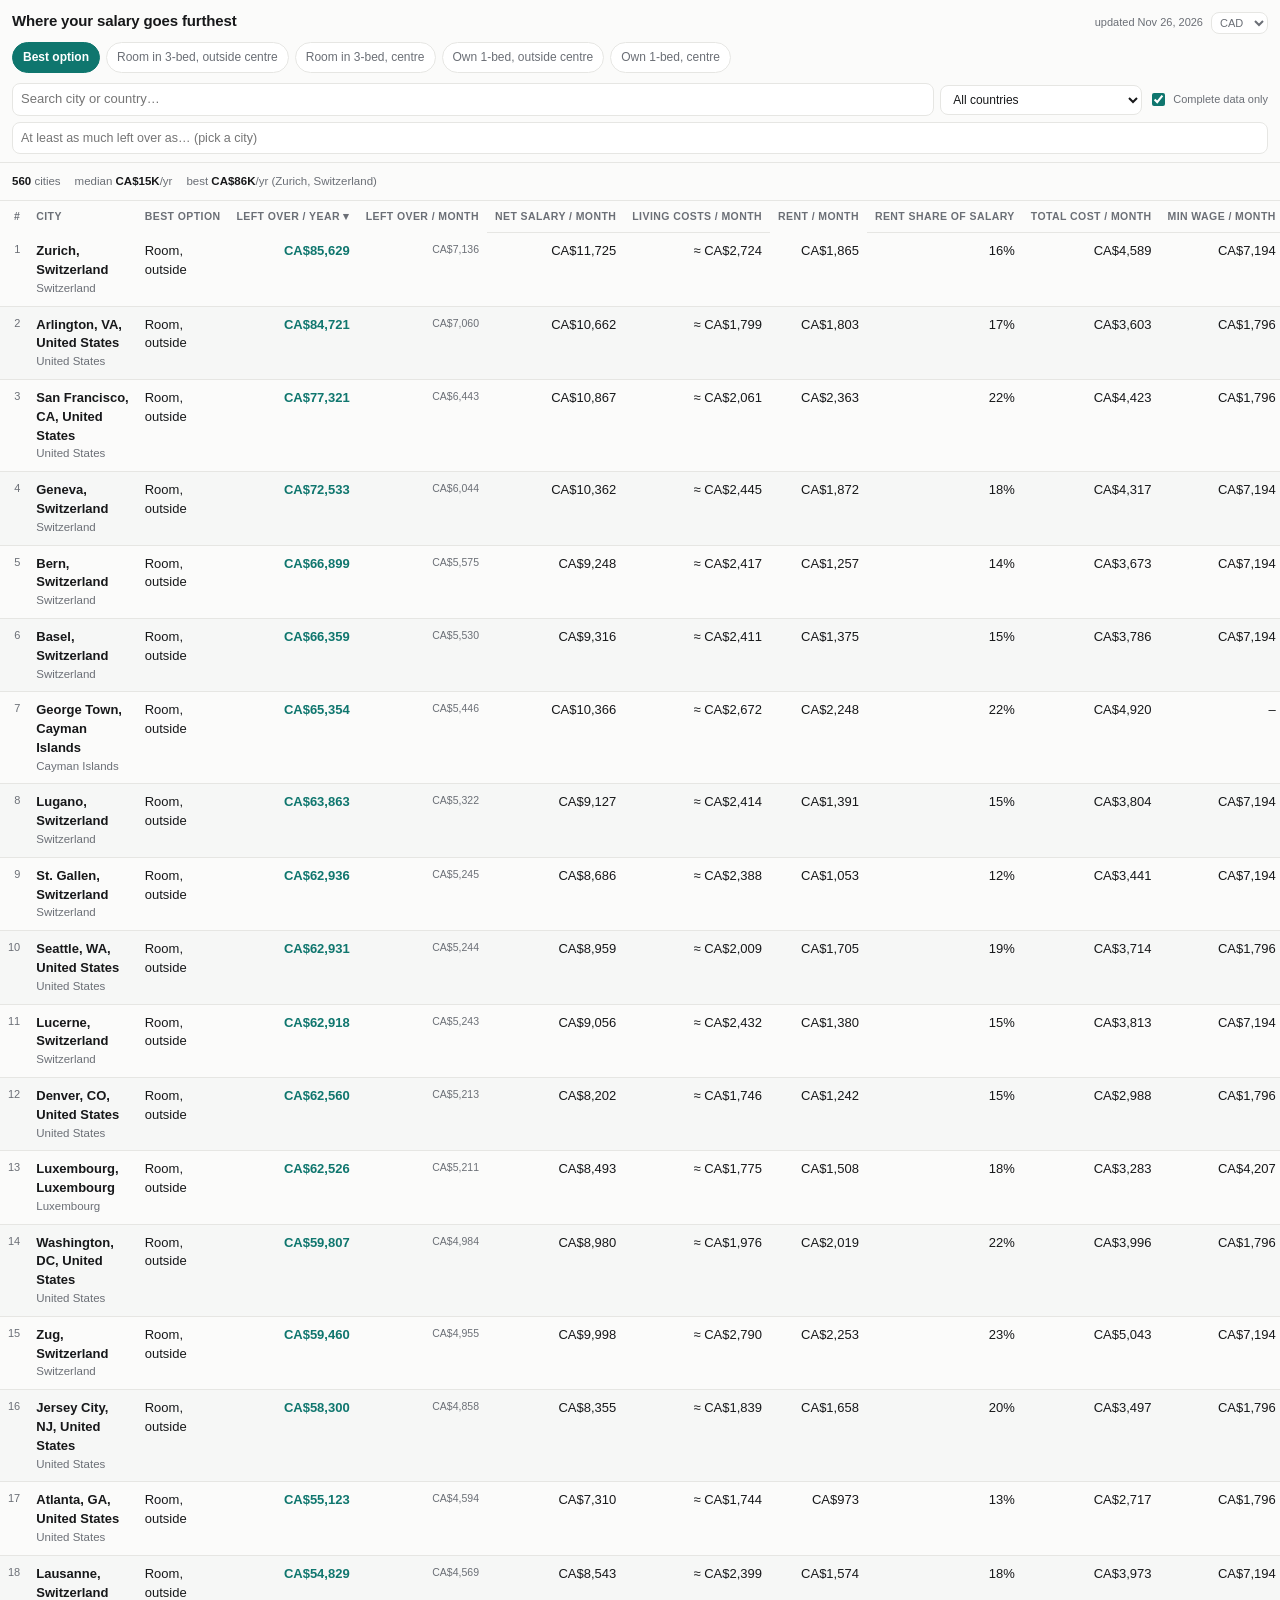
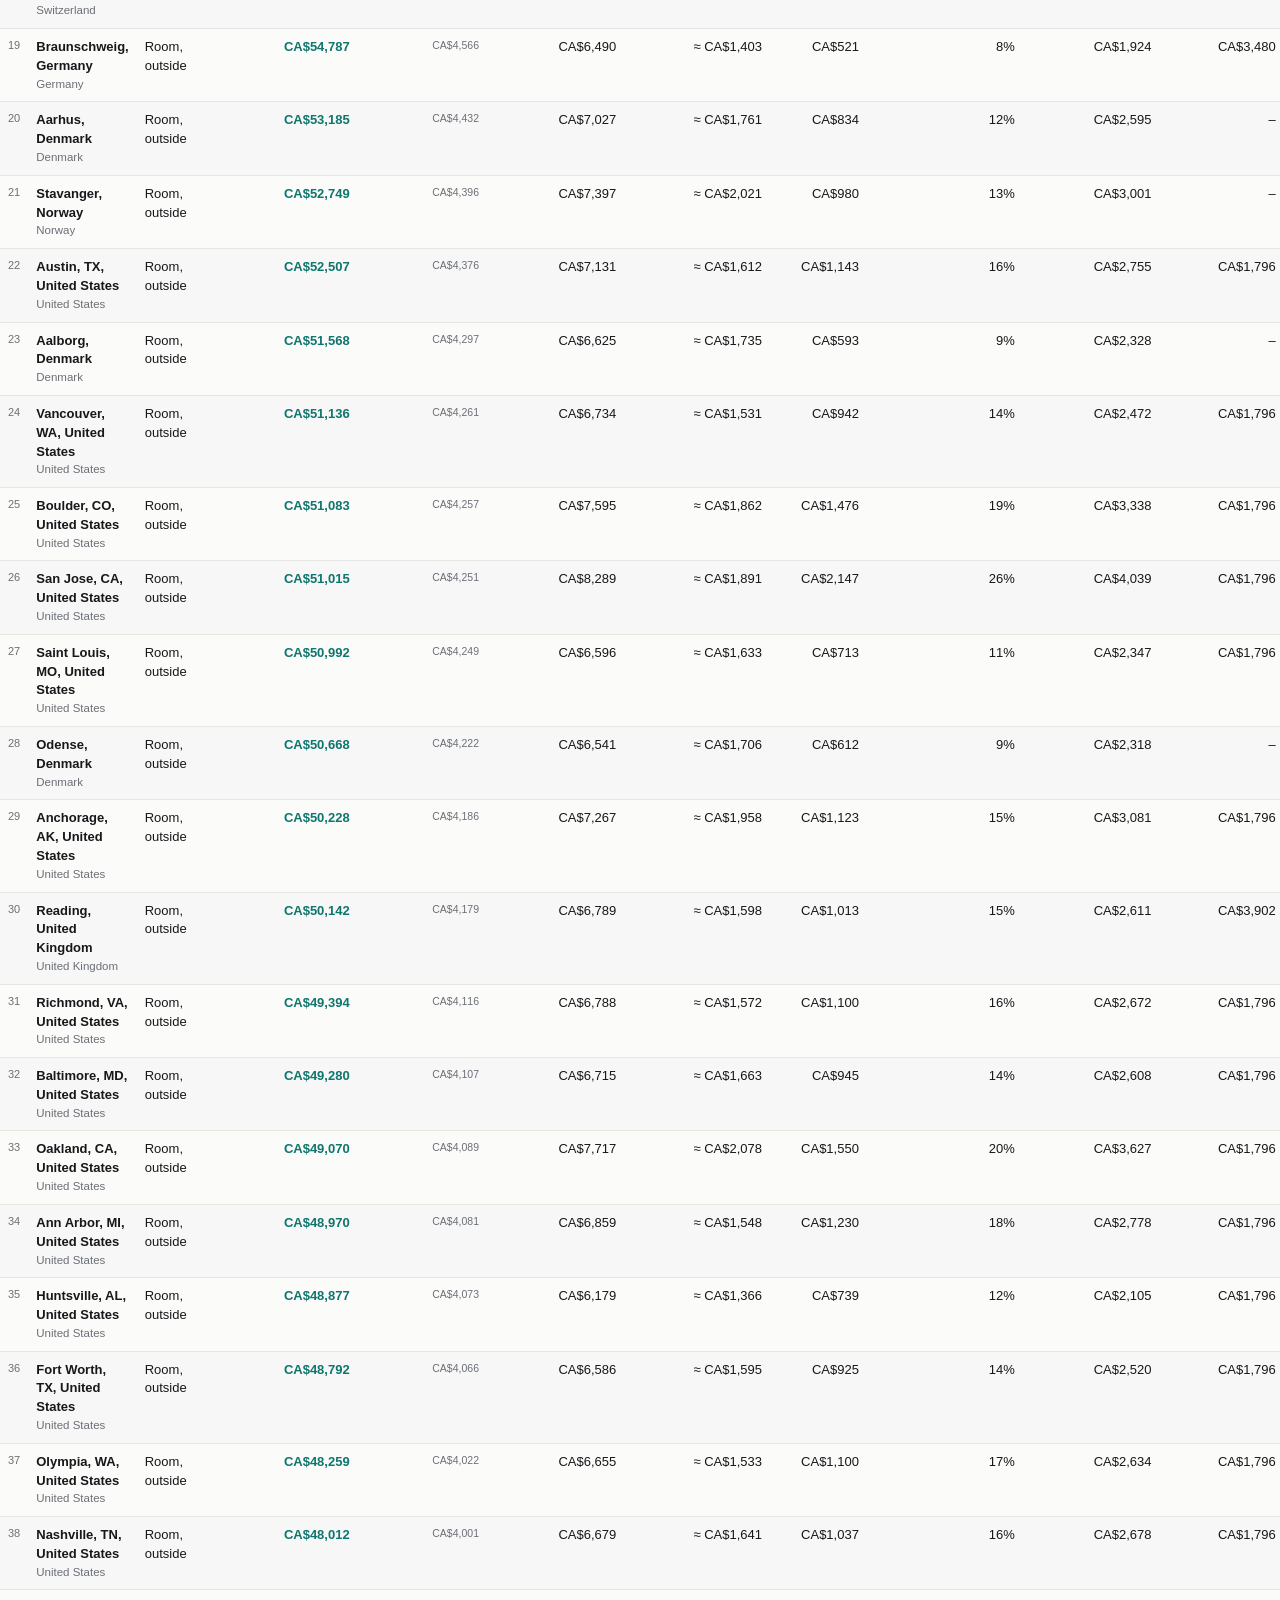
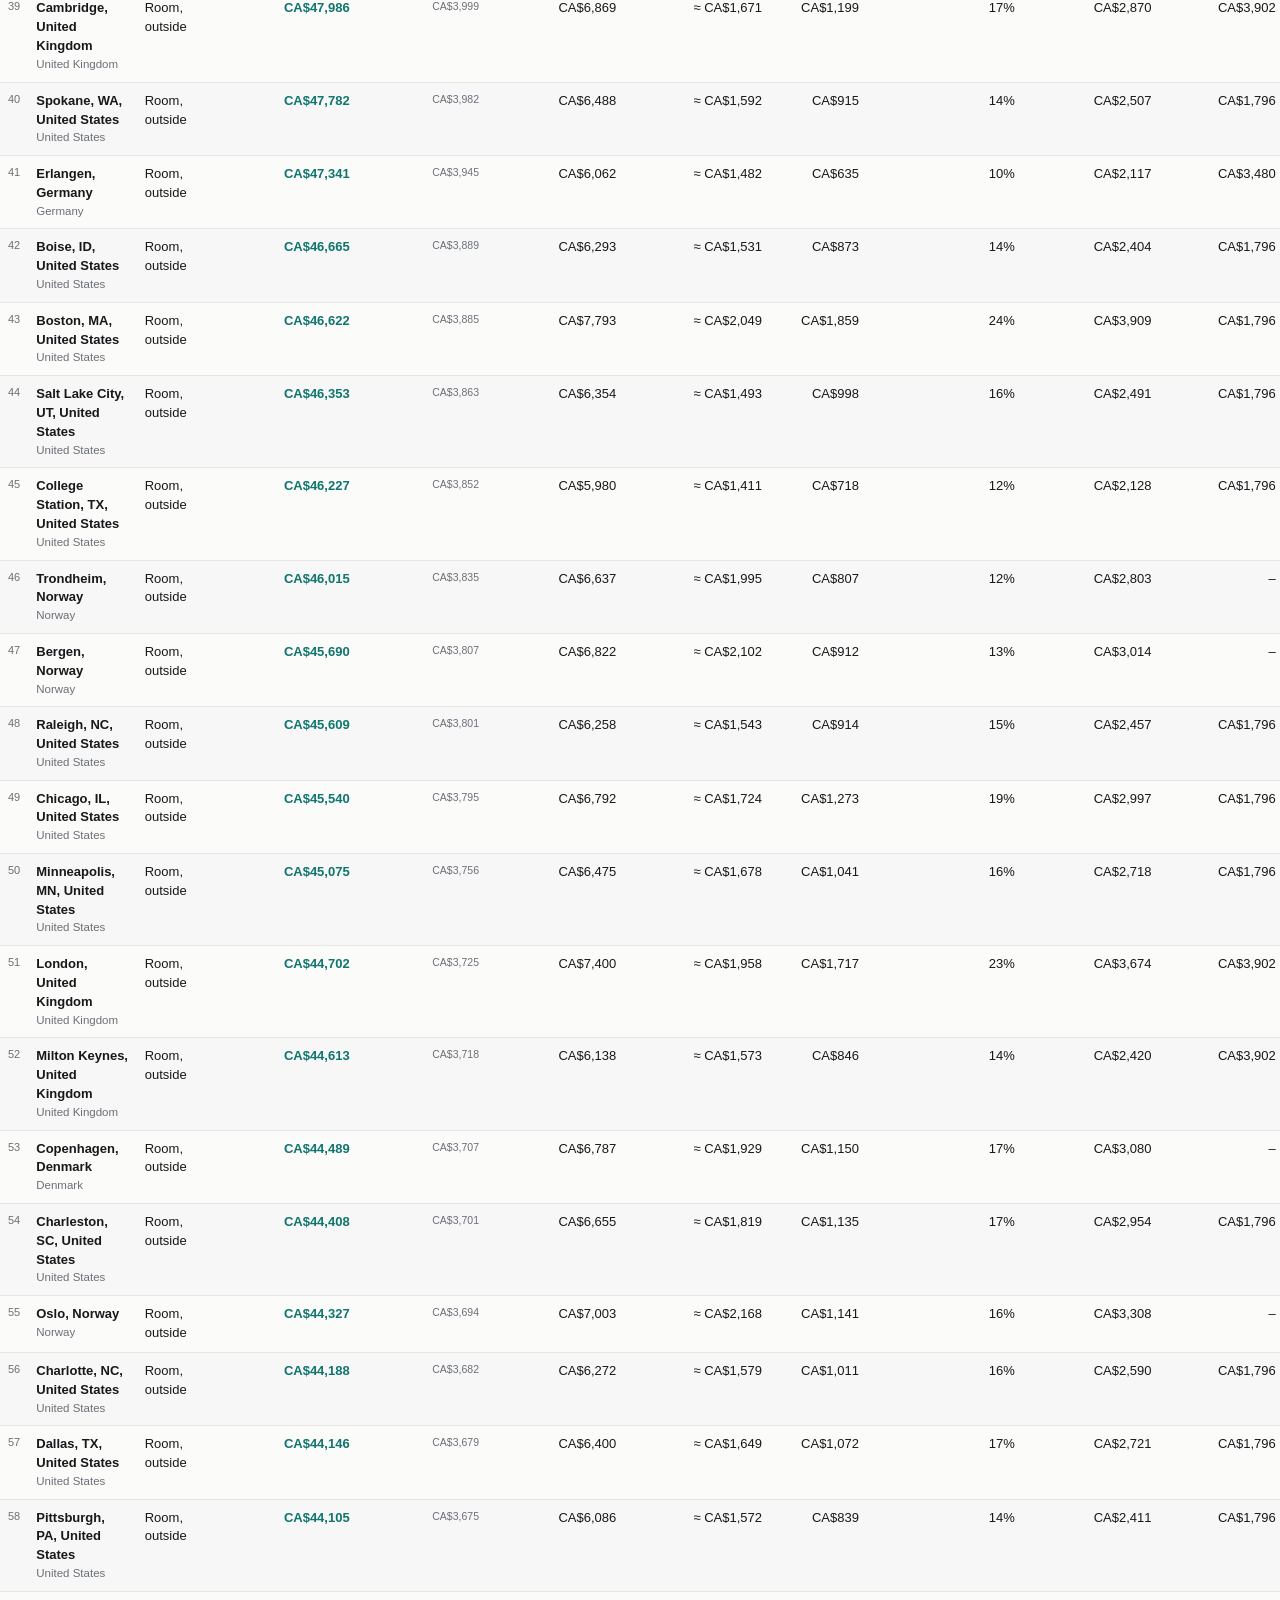
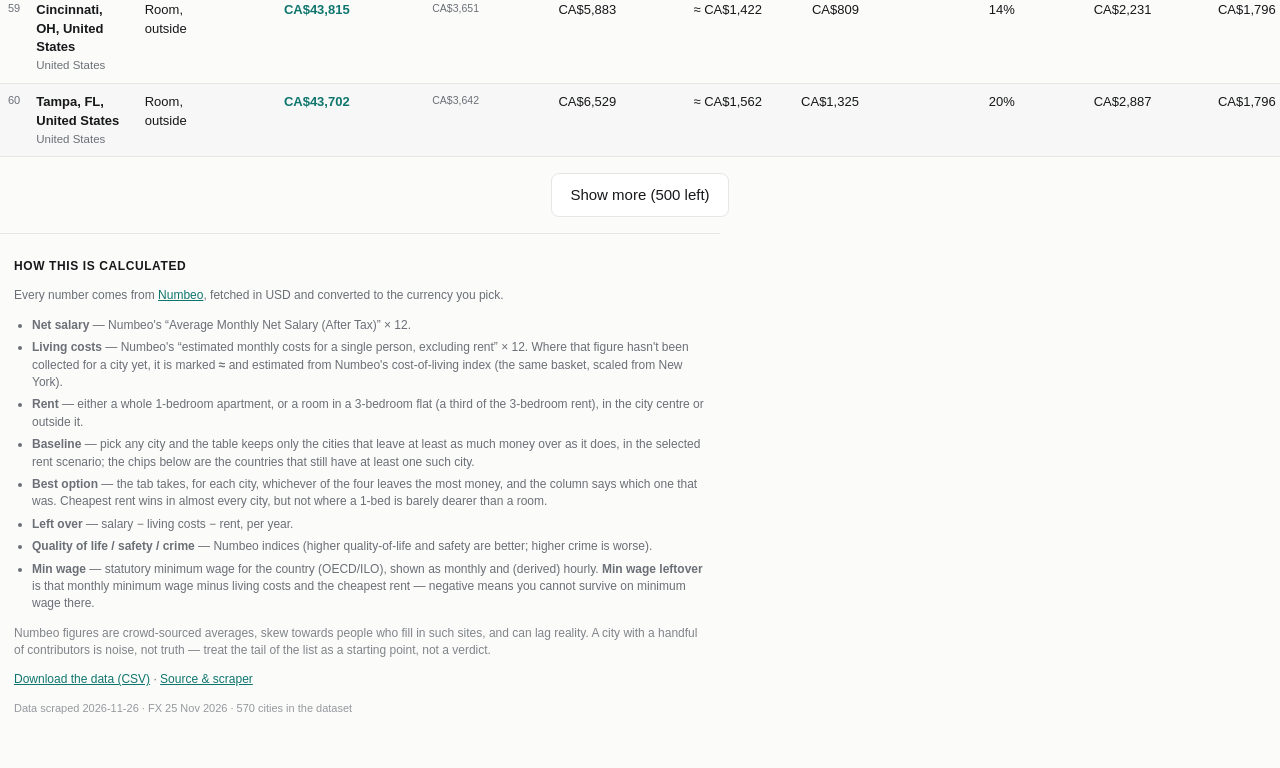
==== site/index.html @ 678745a7 "feat: add quality of life, safety, crime columns" ====
<!doctype html>
<html lang="en">
<head>
<meta charset="utf-8">
<meta name="viewport" content="width=device-width, initial-scale=1, viewport-fit=cover">
<title>Where your salary goes furthest — city discretionary income ranking</title>
<meta name="description" content="Cities ranked by how much money is left over each year after tax, living costs and rent. Data from Numbeo, rebuilt automatically.">
<link rel="stylesheet" href="style.css">
<link rel="icon" href="data:image/svg+xml,<svg xmlns='http://www.w3.org/2000/svg' viewBox='0 0 100 100'><text y='.9em' font-size='90'>💰</text></svg>">
</head>
<body class="best-mode">
<header class="bar">
  <div class="bar-top">
    <h1>Where your salary goes furthest</h1>
    <div class="meta">
      <span id="updated">loading…</span>
      <select id="currency" aria-label="Currency"></select>
    </div>
  </div>

  <div class="scenarios" role="tablist" aria-label="Rent scenario">
    <button role="tab" data-scenario="best">Best option</button>
    <button role="tab" data-scenario="room3brOutside">Room in 3-bed, outside centre</button>
    <button role="tab" data-scenario="room3brCentre">Room in 3-bed, centre</button>
    <button role="tab" data-scenario="own1brOutside">Own 1-bed, outside centre</button>
    <button role="tab" data-scenario="own1brCentre">Own 1-bed, centre</button>
  </div>

  <div class="filters">
    <input id="search" type="search" placeholder="Search city or country…" autocomplete="off" spellcheck="false">
    <select id="country" aria-label="Country"><option value="">All countries</option></select>
    <label class="toggle"><input id="complete" type="checkbox" checked> Complete data only</label>
  </div>

  <div class="filters baseline-row">
    <input id="baseline" list="baseline-list" placeholder="At least as much left over as… (pick a city)" autocomplete="off" spellcheck="false" aria-label="Baseline city">
    <datalist id="baseline-list"></datalist>
    <button type="button" id="baseline-clear" hidden>Clear baseline</button>
  </div>
</header>

<main>
  <section id="summary" class="summary"></section>
  <section id="baseline-panel" class="baseline-panel" hidden></section>
  <section id="baseline-notice" class="baseline-panel" aria-live="polite" hidden></section>

  <div class="tablewrap">
    <table id="table">
      <thead>
        <tr>
          <th class="num">#</th>
          <th data-sort="city">City</th>
          <th class="only-best" data-sort="best">Best option</th>
          <th class="num" data-sort="disc">Left over / year</th>
          <th class="num" data-sort="disc_m">Left over / month</th>
          <th class="num hide-sm" data-sort="salary">Net salary / month</th>
          <th class="num hide-sm" data-sort="expenses">Living costs / month</th>
          <th class="num" data-sort="rent">Rent / month</th>
          <th class="num hide-sm" data-sort="share">Rent share of salary</th>
          <th class="num hide-sm" data-sort="totalMonthlyCost">Total cost / month</th>
          <th class="num hide-sm" data-sort="minWageMonthlyUsd">Min wage / month</th>
          <th class="num hide-sm" data-sort="minWageLeftoverMonthly">Min wage leftover / month</th>
          <th class="num hide-sm" data-sort="qualityOfLifeIndex">Quality of life index</th>
          <th class="num hide-sm" data-sort="safetyIndex">Safety index</th>
          <th class="num hide-sm" data-sort="crimeIndex">Crime index</th>
        </tr>
      </thead>
      <tbody id="rows"></tbody>
    </table>
  </div>

  <div class="more">
    <button id="loadmore" hidden>Show more</button>
    <p id="empty" hidden>No cities match. Loosen the filters.</p>
  </div>

  <footer>
    <h2>How this is calculated</h2>
    <p>
      Every number comes from <a href="https://www.numbeo.com/cost-of-living/" rel="nofollow noopener">Numbeo</a>,
      fetched in USD and converted to the currency you pick.
    </p>
    <ul>
      <li><b>Net salary</b> — Numbeo's “Average Monthly Net Salary (After Tax)” × 12.</li>
      <li><b>Living costs</b> — Numbeo's “estimated monthly costs for a single person, excluding rent” × 12. Where that figure hasn't been collected for a city yet, it is marked <b>≈</b> and estimated from Numbeo's cost-of-living index (the same basket, scaled from New York).</li>
      <li><b>Rent</b> — either a whole 1-bedroom apartment, or a room in a 3-bedroom flat (a third of the 3-bedroom rent), in the city centre or outside it.</li>
      <li><b>Baseline</b> — pick any city and the table keeps only the cities that leave at least as much money over as it does, in the selected rent scenario; the chips below are the countries that still have at least one such city.</li>
      <li><b>Best option</b> — the tab takes, for each city, whichever of the four leaves the most money, and the column says which one that was. Cheapest rent wins in almost every city, but not where a 1-bed is barely dearer than a room.</li>
      <li><b>Left over</b> — salary − living costs − rent, per year.</li>
      <li><b>Quality of life / safety / crime</b> — Numbeo indices (higher quality-of-life and safety are better; higher crime is worse).</li>
      <li><b>Min wage</b> — statutory minimum wage for the country (OECD/ILO), shown as monthly and (derived) hourly. <b>Min wage leftover</b> is that monthly minimum wage minus living costs and the cheapest rent — negative means you cannot survive on minimum wage there.</li>
    </ul>
    <p class="caveat">
      Numbeo figures are crowd-sourced averages, skew towards people who fill in such sites, and can lag reality.
      A city with a handful of contributors is noise, not truth — treat the tail of the list as a starting point,
      not a verdict.
    </p>
    <p class="links">
      <a href="data.csv" download>Download the data (CSV)</a> ·
      <a href="https://github.com/ons96/numbeo-discretionary-income">Source &amp; scraper</a>
    </p>
    <p class="stamp" id="stamp"></p>
  </footer>
</main>

<script src="app.js"></script>
</body>
</html>
---- site/style.css ----
:root {
  color-scheme: light dark;
  --bg: #fbfbfa;
  --panel: #ffffff;
  --ink: #17181a;
  --muted: #6b6f76;
  --line: #e6e6e3;
  --accent: #0f766e;
  --accent-ink: #ffffff;
  --good: #0f766e;
  --bad: #b42318;
  --row: #f6f7f6;
}

@media (prefers-color-scheme: dark) {
  :root {
    --bg: #14161a;
    --panel: #1b1e23;
    --ink: #eceef1;
    --muted: #9aa0a8;
    --line: #2a2f36;
    --accent: #34d399;
    --accent-ink: #06231c;
    --good: #34d399;
    --bad: #f87171;
    --row: #20242a;
  }
}

* { box-sizing: border-box; }

html { -webkit-text-size-adjust: 100%; }

body {
  margin: 0;
  background: var(--bg);
  color: var(--ink);
  font: 15px/1.45 -apple-system, BlinkMacSystemFont, "Segoe UI", Roboto, "Helvetica Neue", Arial, sans-serif;
  font-variant-numeric: tabular-nums;
}

a { color: var(--accent); }

/* ---------- header ---------- */

.bar {
  position: sticky;
  top: 0;
  z-index: 10;
  background: color-mix(in srgb, var(--bg) 88%, transparent);
  backdrop-filter: blur(12px);
  border-bottom: 1px solid var(--line);
  padding: 10px 12px 8px;
  padding-top: max(10px, env(safe-area-inset-top));
}

.bar-top {
  display: flex;
  align-items: baseline;
  justify-content: space-between;
  gap: 10px;
  flex-wrap: wrap;
}

h1 {
  font-size: 15px;
  font-weight: 650;
  margin: 0;
  letter-spacing: -0.01em;
}

.meta {
  display: flex;
  align-items: center;
  gap: 8px;
  font-size: 11px;
  color: var(--muted);
}

select, input, button {
  font: inherit;
  color: inherit;
  background: var(--panel);
  border: 1px solid var(--line);
  border-radius: 8px;
  padding: 6px 8px;
}

.meta select { font-size: 11px; padding: 3px 4px; }

.scenarios {
  display: flex;
  gap: 6px;
  overflow-x: auto;
  padding: 8px 0 2px;
  scrollbar-width: none;
}
.scenarios::-webkit-scrollbar { display: none; }

.scenarios button {
  white-space: nowrap;
  font-size: 12px;
  padding: 6px 10px;
  border-radius: 999px;
  color: var(--muted);
  cursor: pointer;
}

.scenarios button[aria-selected="true"] {
  background: var(--accent);
  border-color: var(--accent);
  color: var(--accent-ink);
  font-weight: 600;
}

.filters {
  display: flex;
  gap: 6px;
  padding-top: 8px;
  align-items: center;
  flex-wrap: wrap;
}

.filters input[type="search"] { flex: 1 1 130px; min-width: 110px; font-size: 13px; }
.filters select { font-size: 12px; max-width: 40%; }

.toggle {
  display: inline-flex;
  align-items: center;
  gap: 5px;
  font-size: 11px;
  color: var(--muted);
  white-space: nowrap;
}
.toggle input { accent-color: var(--accent); }

/* ---------- baseline ---------- */

.baseline-row { padding-top: 6px; }
.baseline-row input { flex: 1 1 200px; font-size: 12.5px; }
#baseline-clear { font-size: 11px; padding: 5px 9px; color: var(--muted); cursor: pointer; }

.baseline-panel {
  border-bottom: 1px solid var(--line);
  padding: 8px 12px 10px;
  font-size: 11.5px;
  color: var(--muted);
}
.baseline-panel p { margin: 0 0 6px; }
.baseline-panel b { color: var(--ink); font-weight: 600; }

.chips { display: flex; flex-wrap: wrap; gap: 5px; max-height: 116px; overflow-y: auto; }
.chips button {
  font-size: 11px;
  padding: 2px 8px;
  border-radius: 999px;
  background: var(--panel);
  border: 1px solid var(--line);
  color: var(--ink);
  cursor: pointer;
}
.chips button[aria-pressed="true"] {
  background: var(--accent);
  border-color: var(--accent);
  color: var(--accent-ink);
  font-weight: 600;
}

/* ---------- summary ---------- */

.summary {
  display: flex;
  gap: 14px;
  padding: 10px 12px;
  font-size: 11.5px;
  color: var(--muted);
  border-bottom: 1px solid var(--line);
  flex-wrap: wrap;
}
.summary b { color: var(--ink); font-weight: 600; }

/* ---------- table ---------- */

.tablewrap { overflow-x: auto; }

table {
  width: 100%;
  border-collapse: collapse;
  font-size: 13px;
}

thead th {
  position: sticky;
  top: 0;
  background: var(--bg);
  font-size: 10.5px;
  text-transform: uppercase;
  letter-spacing: 0.04em;
  color: var(--muted);
  font-weight: 600;
  text-align: left;
  padding: 8px 8px;
  border-bottom: 1px solid var(--line);
  white-space: nowrap;
  cursor: pointer;
  user-select: none;
}

thead th[aria-sort="descending"]::after { content: " ▾"; }
thead th[aria-sort="ascending"]::after { content: " ▴"; }

tbody td {
  padding: 9px 8px;
  border-bottom: 1px solid var(--line);
  vertical-align: top;
}

tbody tr:nth-child(even) { background: var(--row); }

td.num, th.num { text-align: right; white-space: nowrap; }

.rank { color: var(--muted); font-size: 11px; }

.city { font-weight: 600; }
.country { color: var(--muted); font-size: 11.5px; display: block; }

.disc { font-weight: 650; color: var(--good); }
.disc.neg { color: var(--bad); }
.hint { color: var(--muted); font-size: 10.5px; display: block; }

.hide-sm { display: none; }

/* the "best option" column only exists in the Best option tab */
.only-best { display: none; }
body.best-mode .only-best { display: table-cell; }

@media (min-width: 620px) {
  .hide-sm { display: table-cell; }
  body { font-size: 15px; }
}

/* ---------- footer ---------- */

.more { padding: 16px 12px; text-align: center; }
.more button { padding: 10px 18px; cursor: pointer; }

footer {
  padding: 8px 14px 40px;
  border-top: 1px solid var(--line);
  color: var(--muted);
  font-size: 12px;
  max-width: 720px;
}

footer h2 {
  font-size: 12px;
  text-transform: uppercase;
  letter-spacing: 0.05em;
  color: var(--ink);
  margin: 16px 0 8px;
}

footer ul { padding-left: 18px; margin: 8px 0; }
footer li { margin: 5px 0; }
.caveat { opacity: 0.85; }
.stamp { font-size: 11px; opacity: 0.7; }
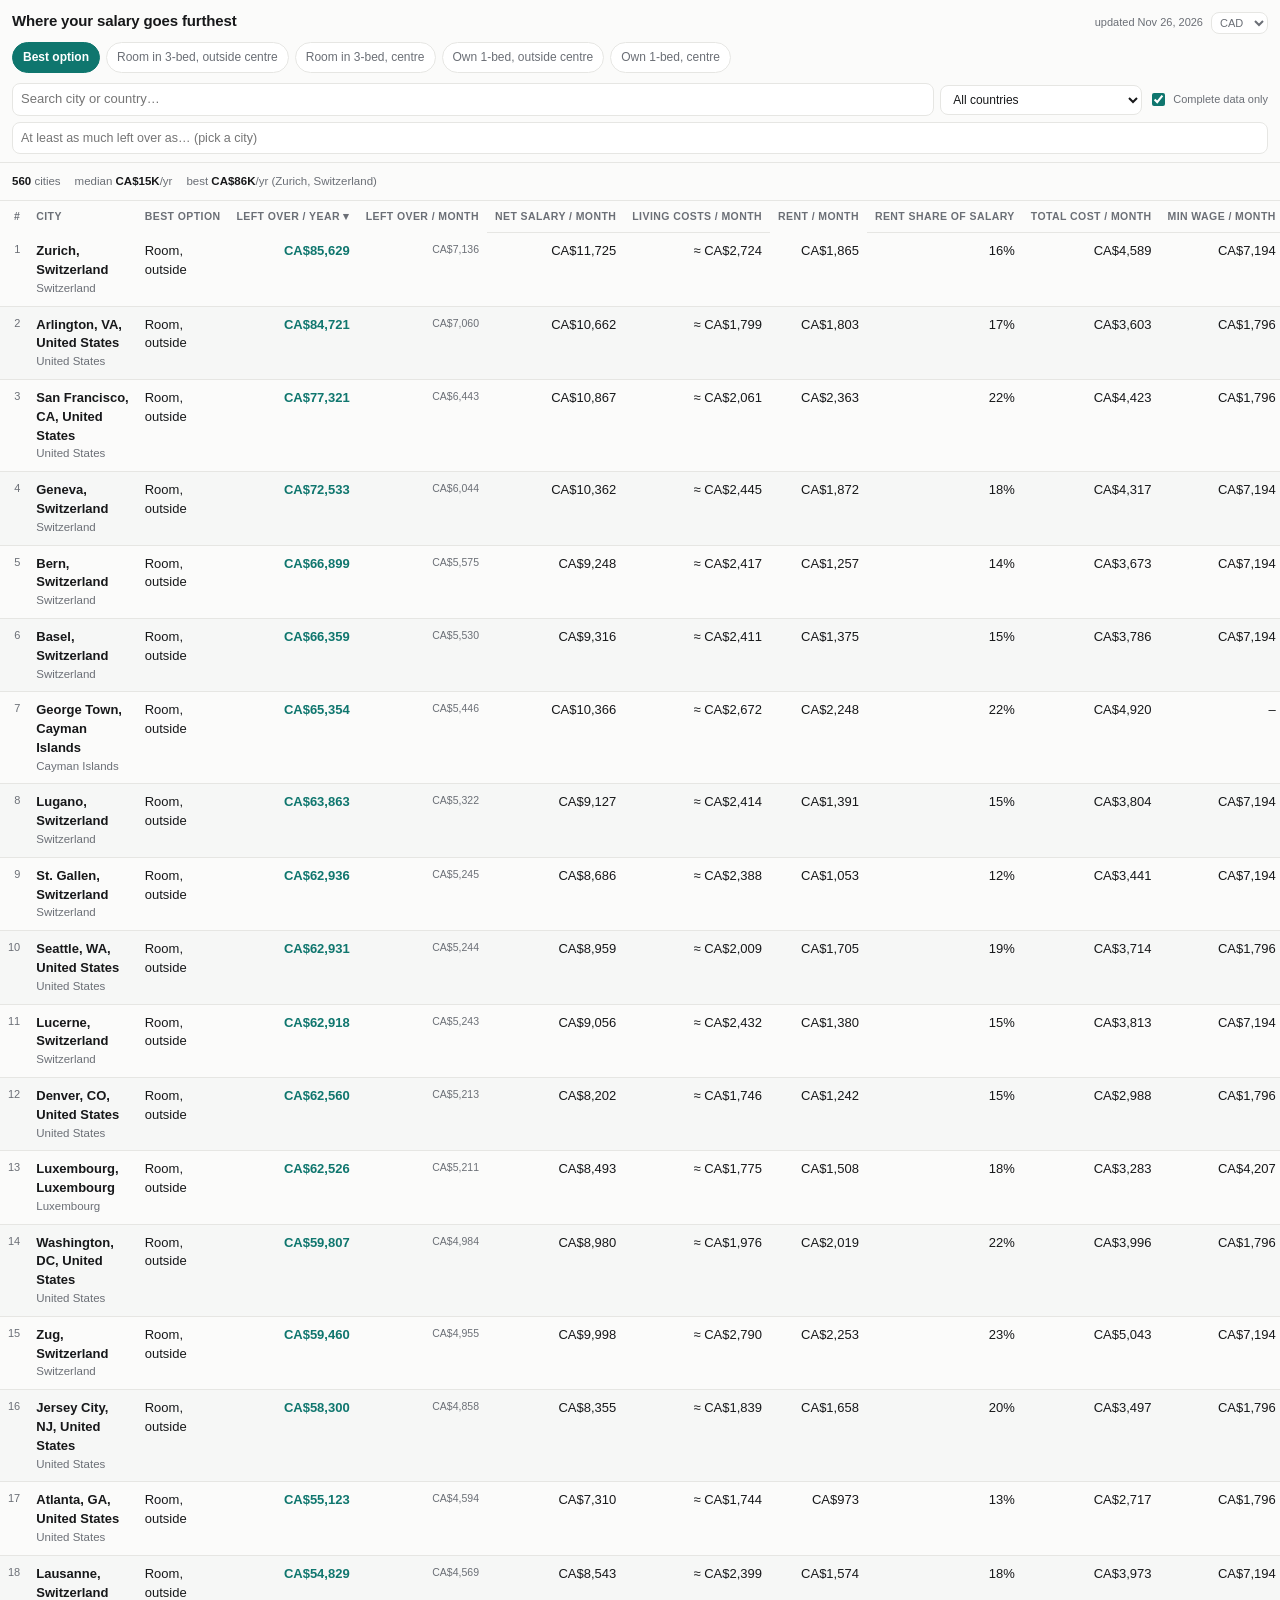
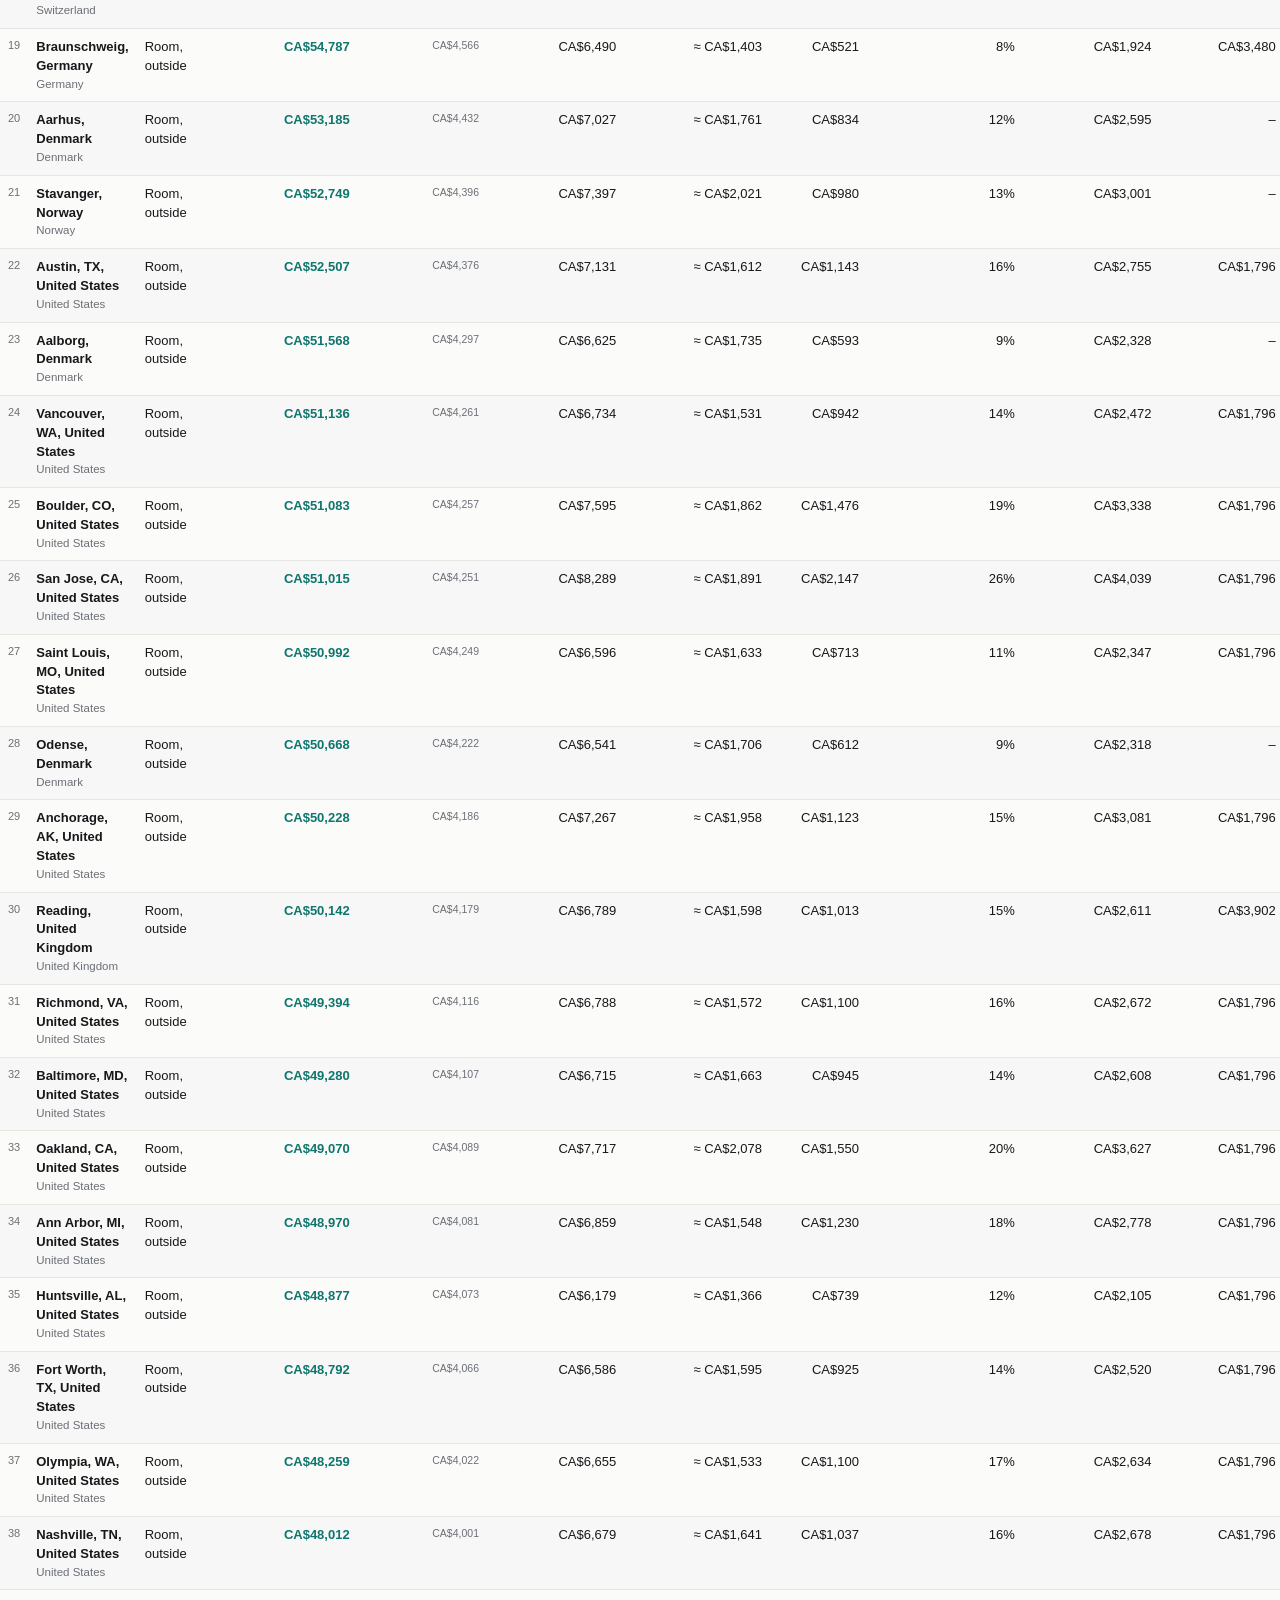
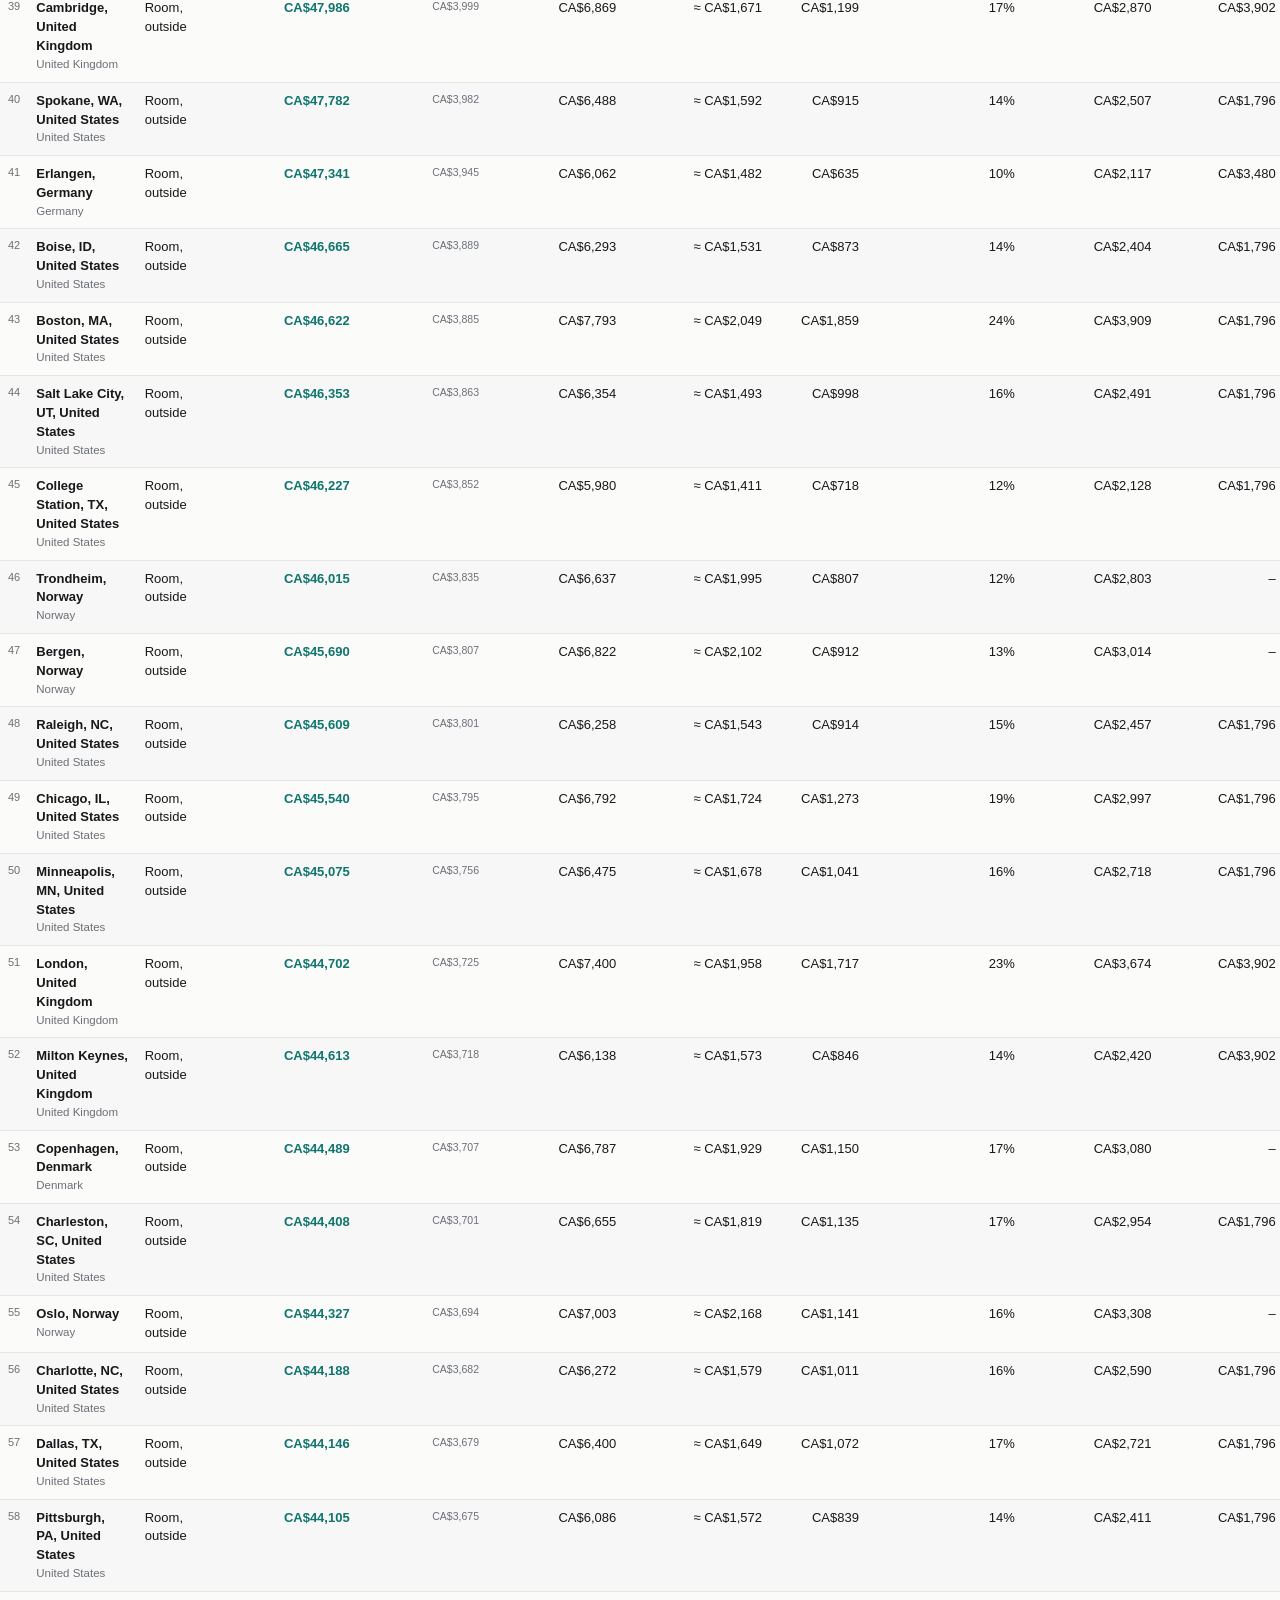
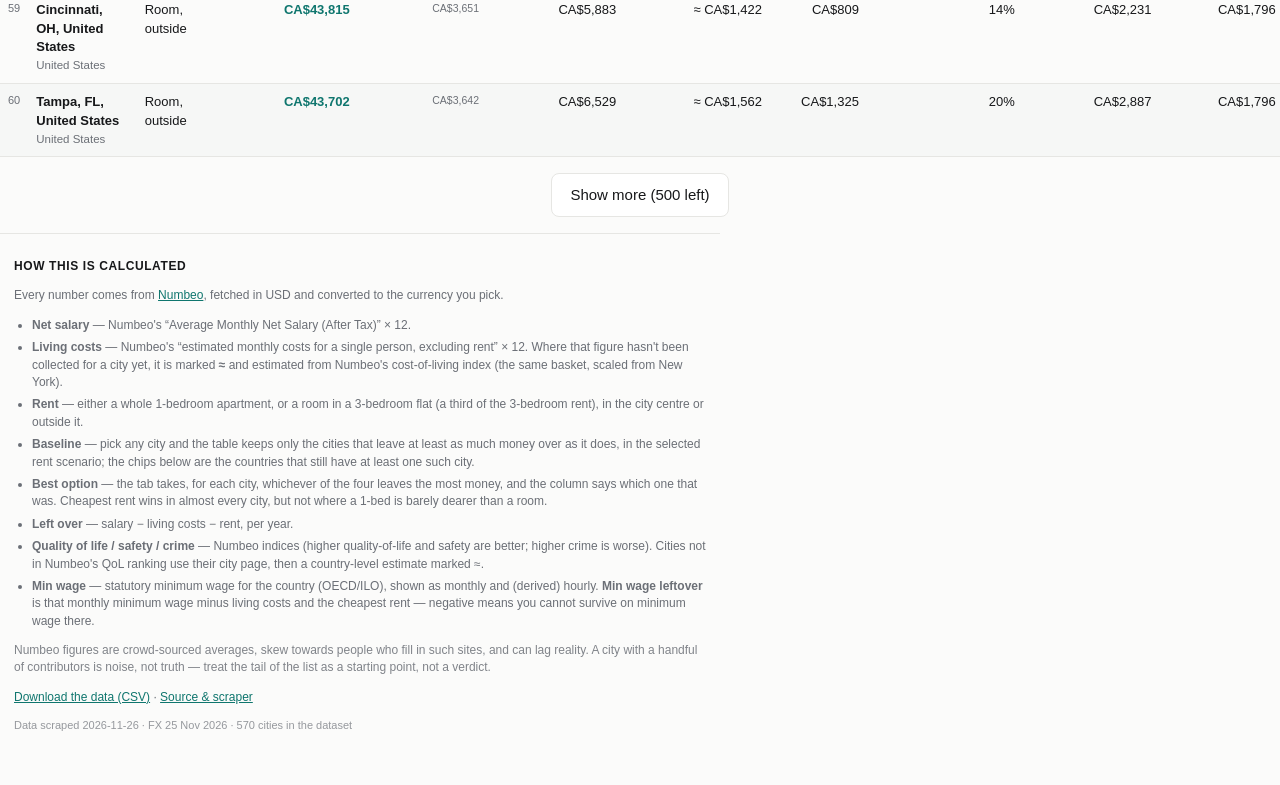
==== commit 4d2898e3: "feat: backfill safety, crime, quality indices" ====
--- a/site/index.html
+++ b/site/index.html
@@ -87,7 +87,7 @@
       <li><b>Baseline</b> — pick any city and the table keeps only the cities that leave at least as much money over as it does, in the selected rent scenario; the chips below are the countries that still have at least one such city.</li>
       <li><b>Best option</b> — the tab takes, for each city, whichever of the four leaves the most money, and the column says which one that was. Cheapest rent wins in almost every city, but not where a 1-bed is barely dearer than a room.</li>
       <li><b>Left over</b> — salary − living costs − rent, per year.</li>
-      <li><b>Quality of life / safety / crime</b> — Numbeo indices (higher quality-of-life and safety are better; higher crime is worse).</li>
+      <li><b>Quality of life / safety / crime</b> — Numbeo indices (higher quality-of-life and safety are better; higher crime is worse). Cities not in Numbeo's QoL ranking use their city page, then a country-level estimate marked ≈.</li>
       <li><b>Min wage</b> — statutory minimum wage for the country (OECD/ILO), shown as monthly and (derived) hourly. <b>Min wage leftover</b> is that monthly minimum wage minus living costs and the cheapest rent — negative means you cannot survive on minimum wage there.</li>
     </ul>
     <p class="caveat">
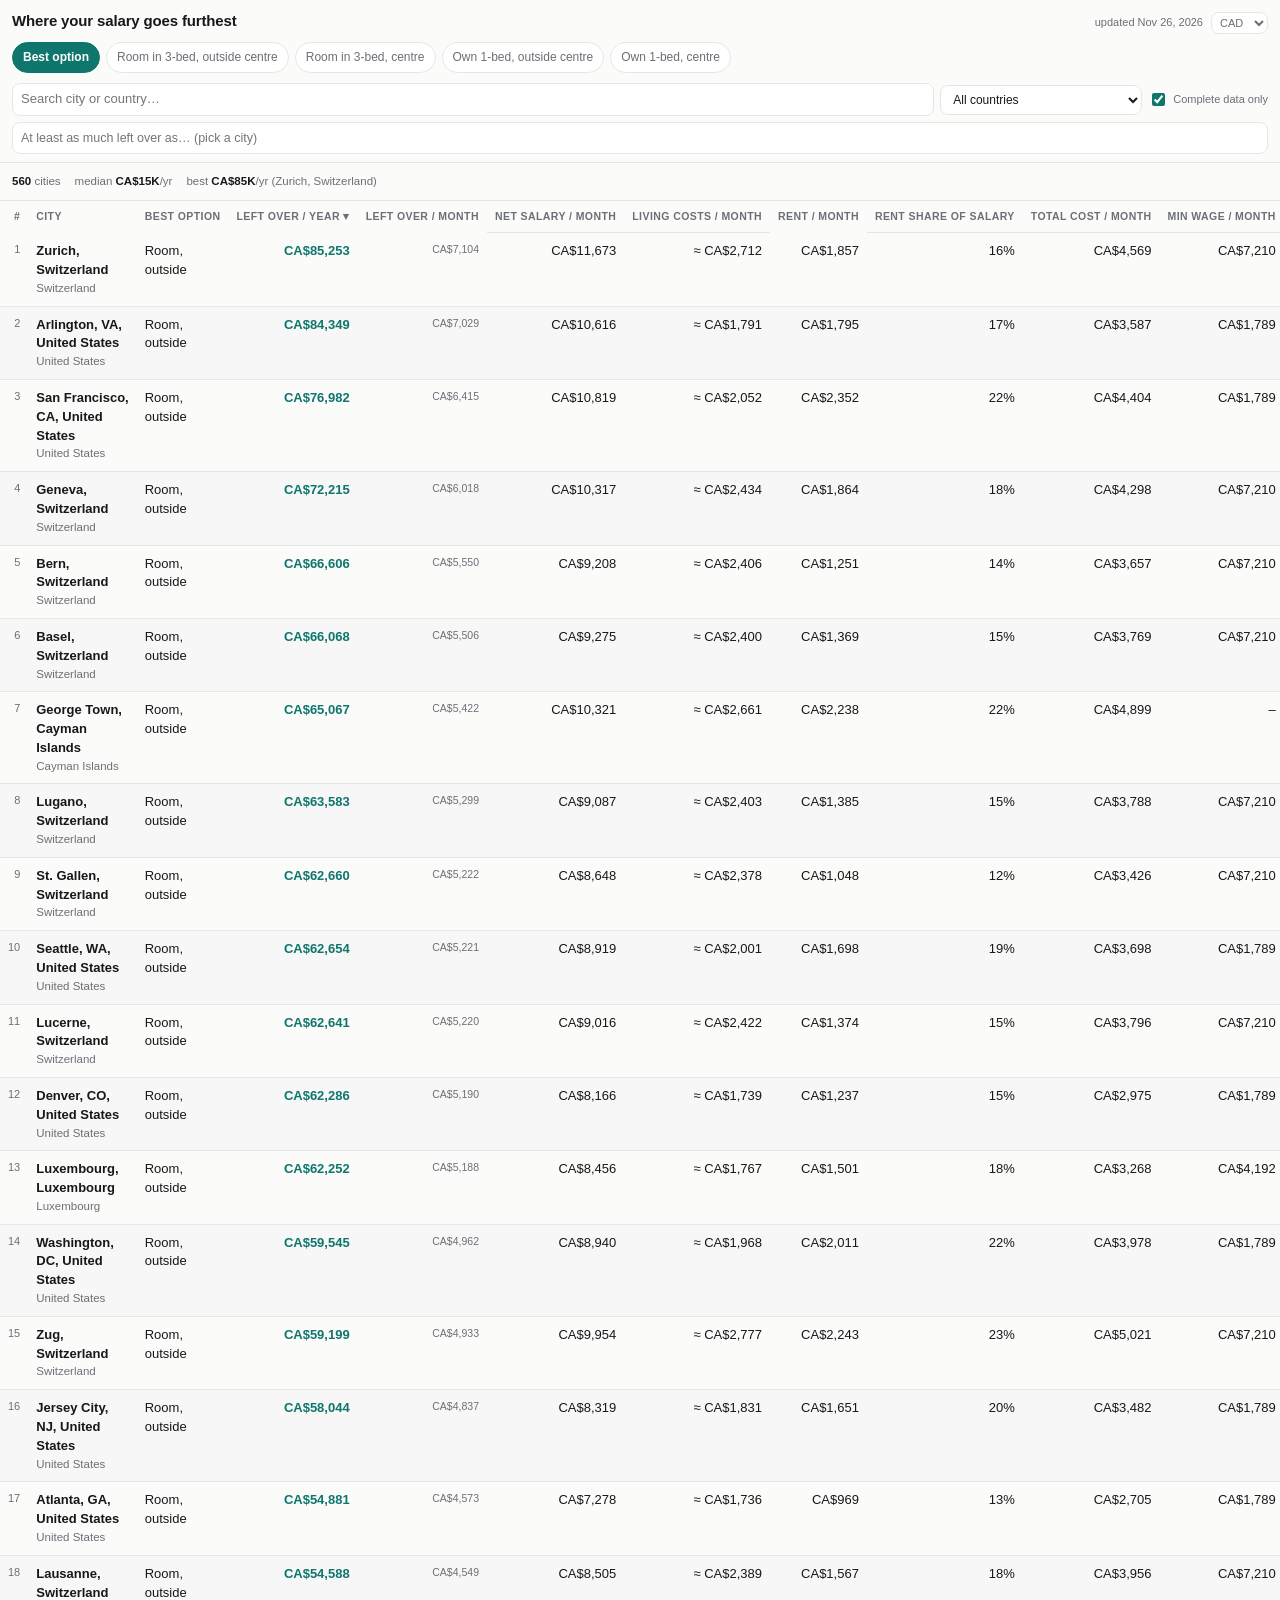
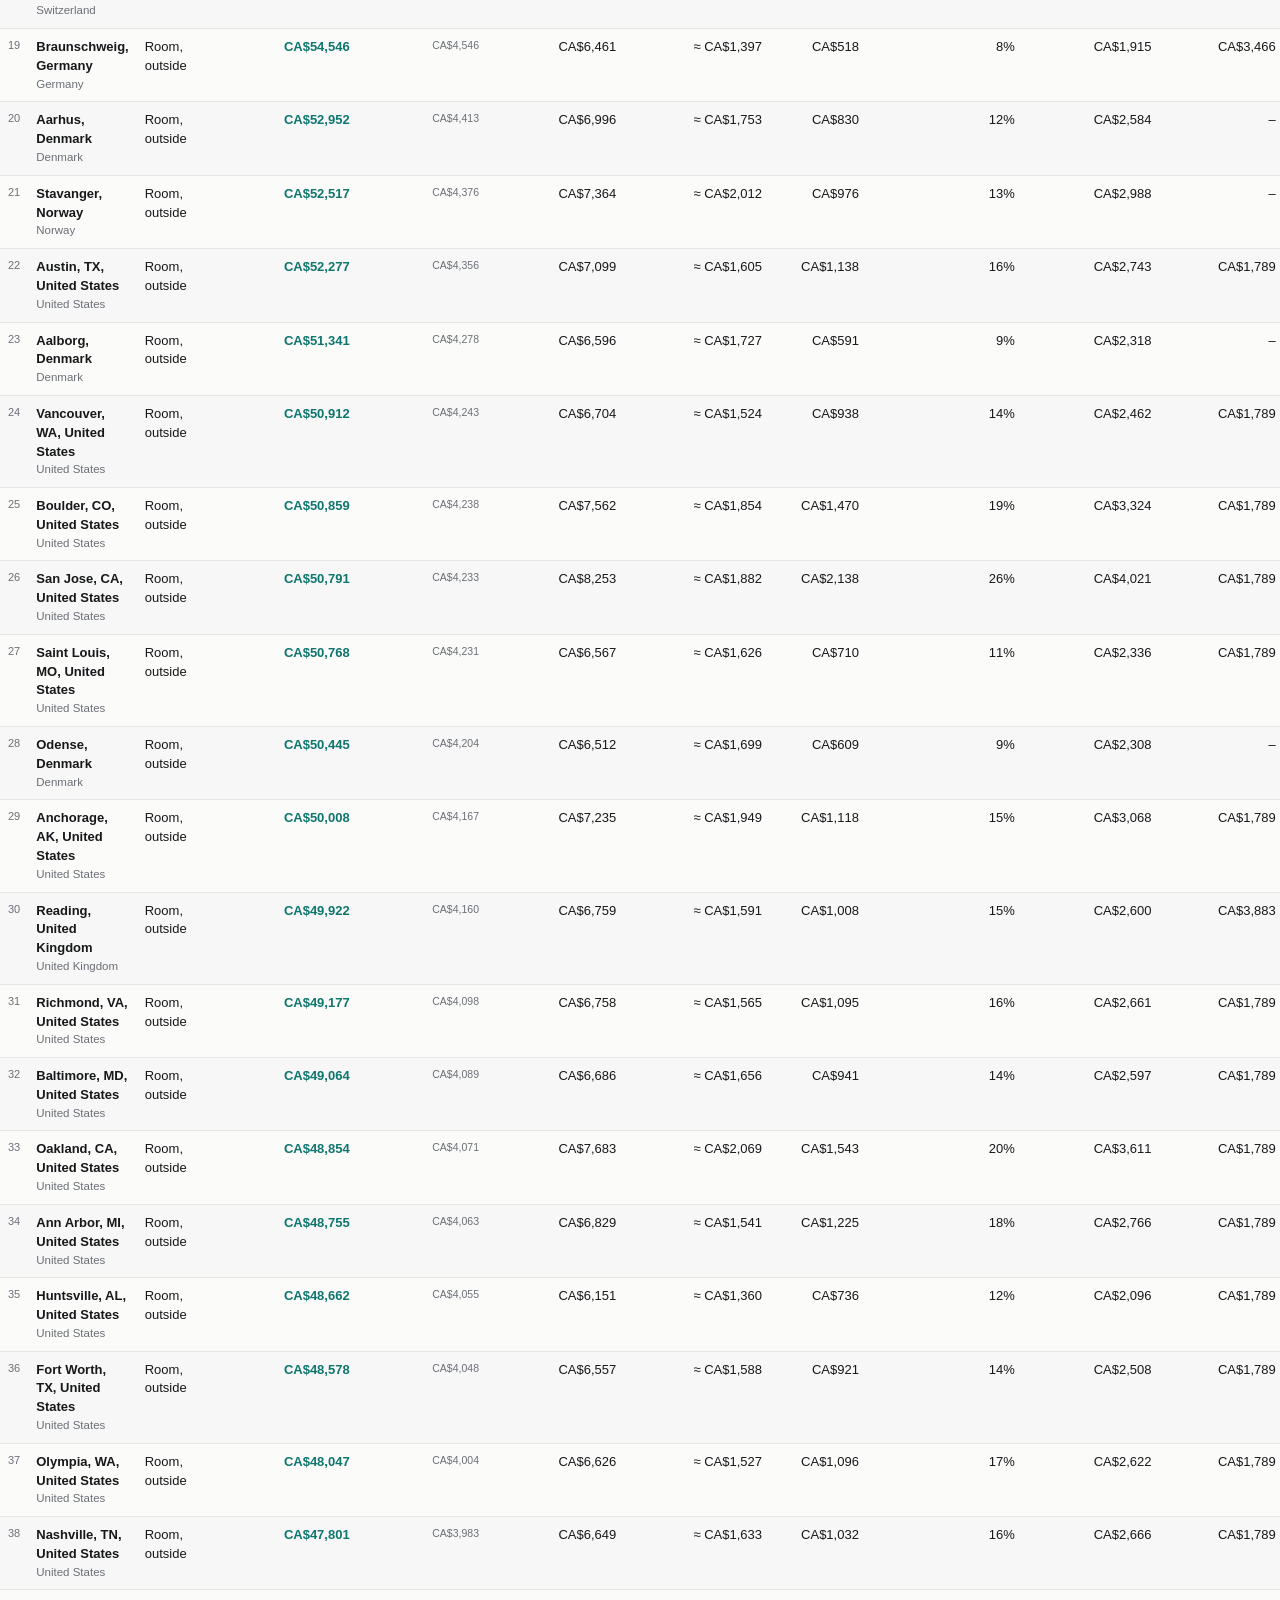
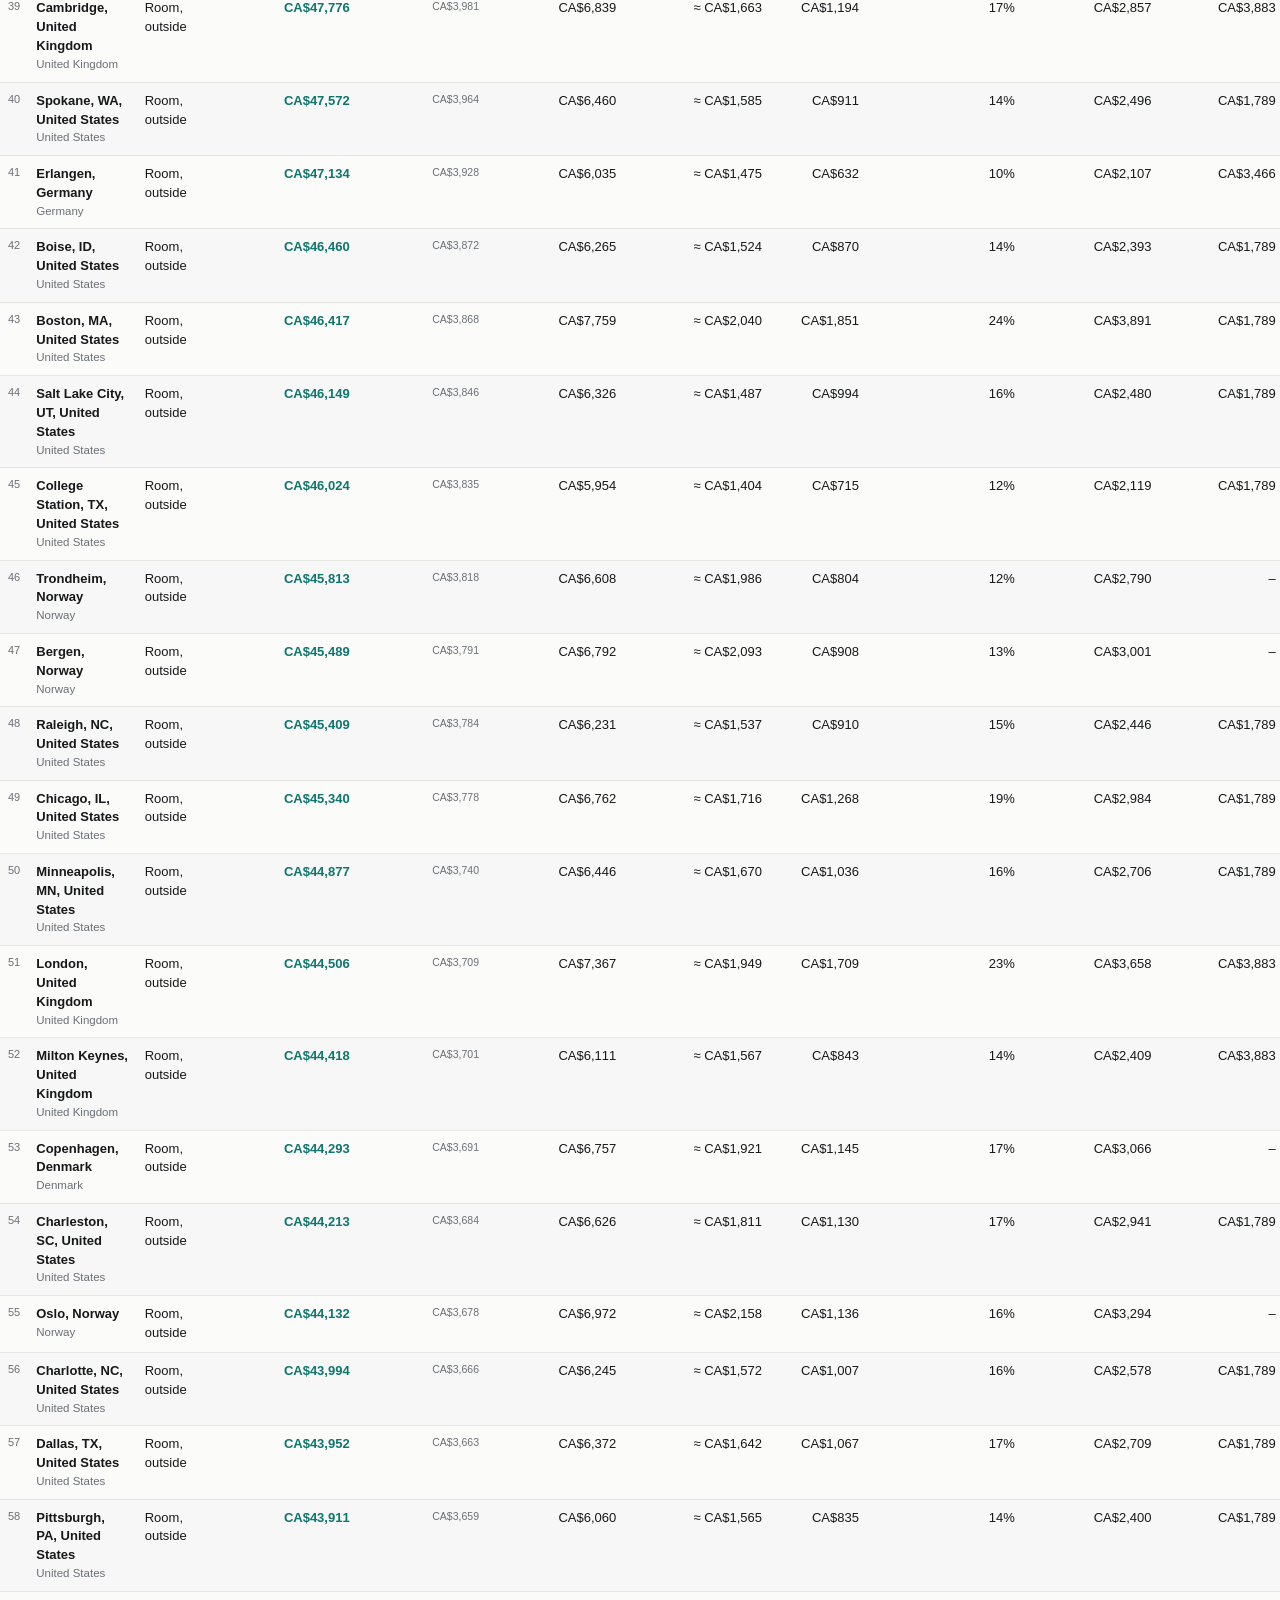
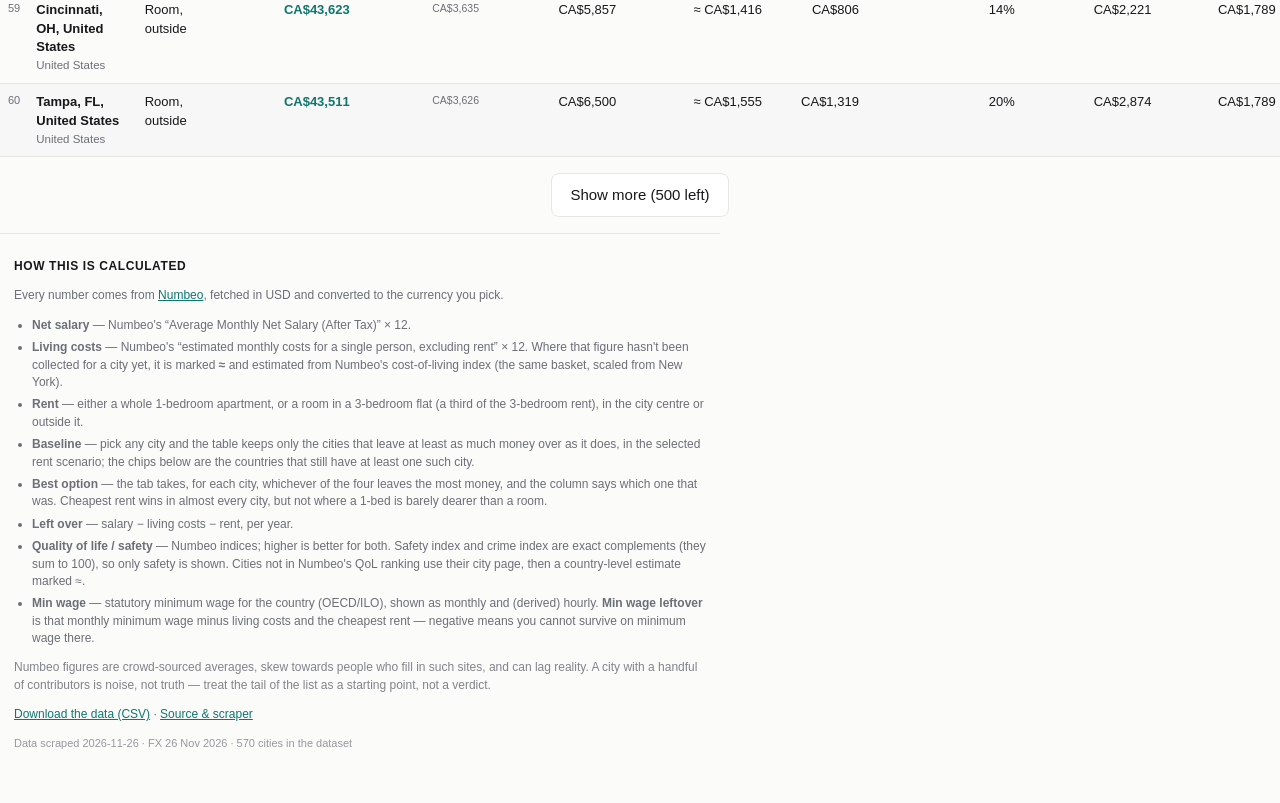
==== commit a1bed912: "fix: drop redundant crime index column" ====
--- a/site/index.html
+++ b/site/index.html
@@ -61,8 +61,7 @@
           <th class="num hide-sm" data-sort="minWageMonthlyUsd">Min wage / month</th>
           <th class="num hide-sm" data-sort="minWageLeftoverMonthly">Min wage leftover / month</th>
           <th class="num hide-sm" data-sort="qualityOfLifeIndex">Quality of life index</th>
-          <th class="num hide-sm" data-sort="safetyIndex">Safety index</th>
-          <th class="num hide-sm" data-sort="crimeIndex">Crime index</th>
+          <th class="num hide-sm" data-sort="safetyIndex">Safety index (higher = safer)</th>
         </tr>
       </thead>
       <tbody id="rows"></tbody>
@@ -87,7 +86,7 @@
       <li><b>Baseline</b> — pick any city and the table keeps only the cities that leave at least as much money over as it does, in the selected rent scenario; the chips below are the countries that still have at least one such city.</li>
       <li><b>Best option</b> — the tab takes, for each city, whichever of the four leaves the most money, and the column says which one that was. Cheapest rent wins in almost every city, but not where a 1-bed is barely dearer than a room.</li>
       <li><b>Left over</b> — salary − living costs − rent, per year.</li>
-      <li><b>Quality of life / safety / crime</b> — Numbeo indices (higher quality-of-life and safety are better; higher crime is worse). Cities not in Numbeo's QoL ranking use their city page, then a country-level estimate marked ≈.</li>
+      <li><b>Quality of life / safety</b> — Numbeo indices; higher is better for both. Safety index and crime index are exact complements (they sum to 100), so only safety is shown. Cities not in Numbeo's QoL ranking use their city page, then a country-level estimate marked ≈.</li>
       <li><b>Min wage</b> — statutory minimum wage for the country (OECD/ILO), shown as monthly and (derived) hourly. <b>Min wage leftover</b> is that monthly minimum wage minus living costs and the cheapest rent — negative means you cannot survive on minimum wage there.</li>
     </ul>
     <p class="caveat">
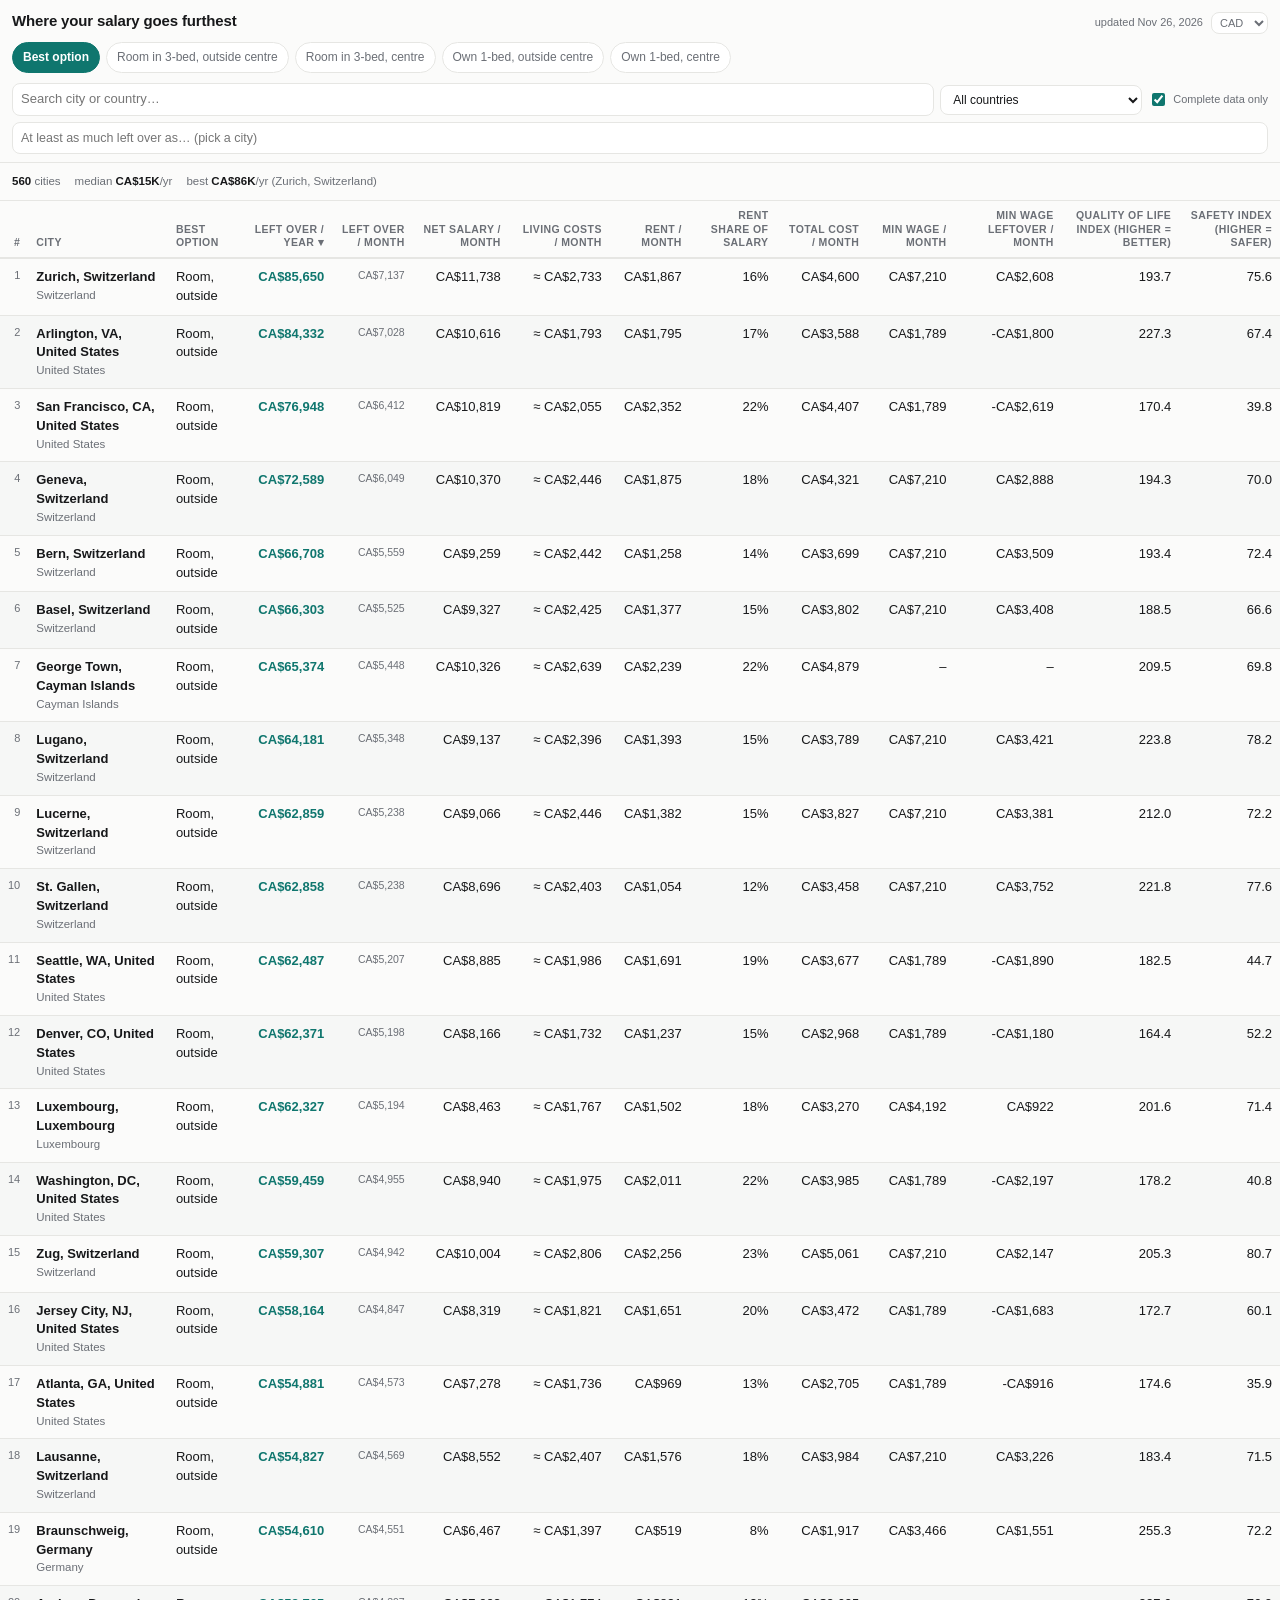
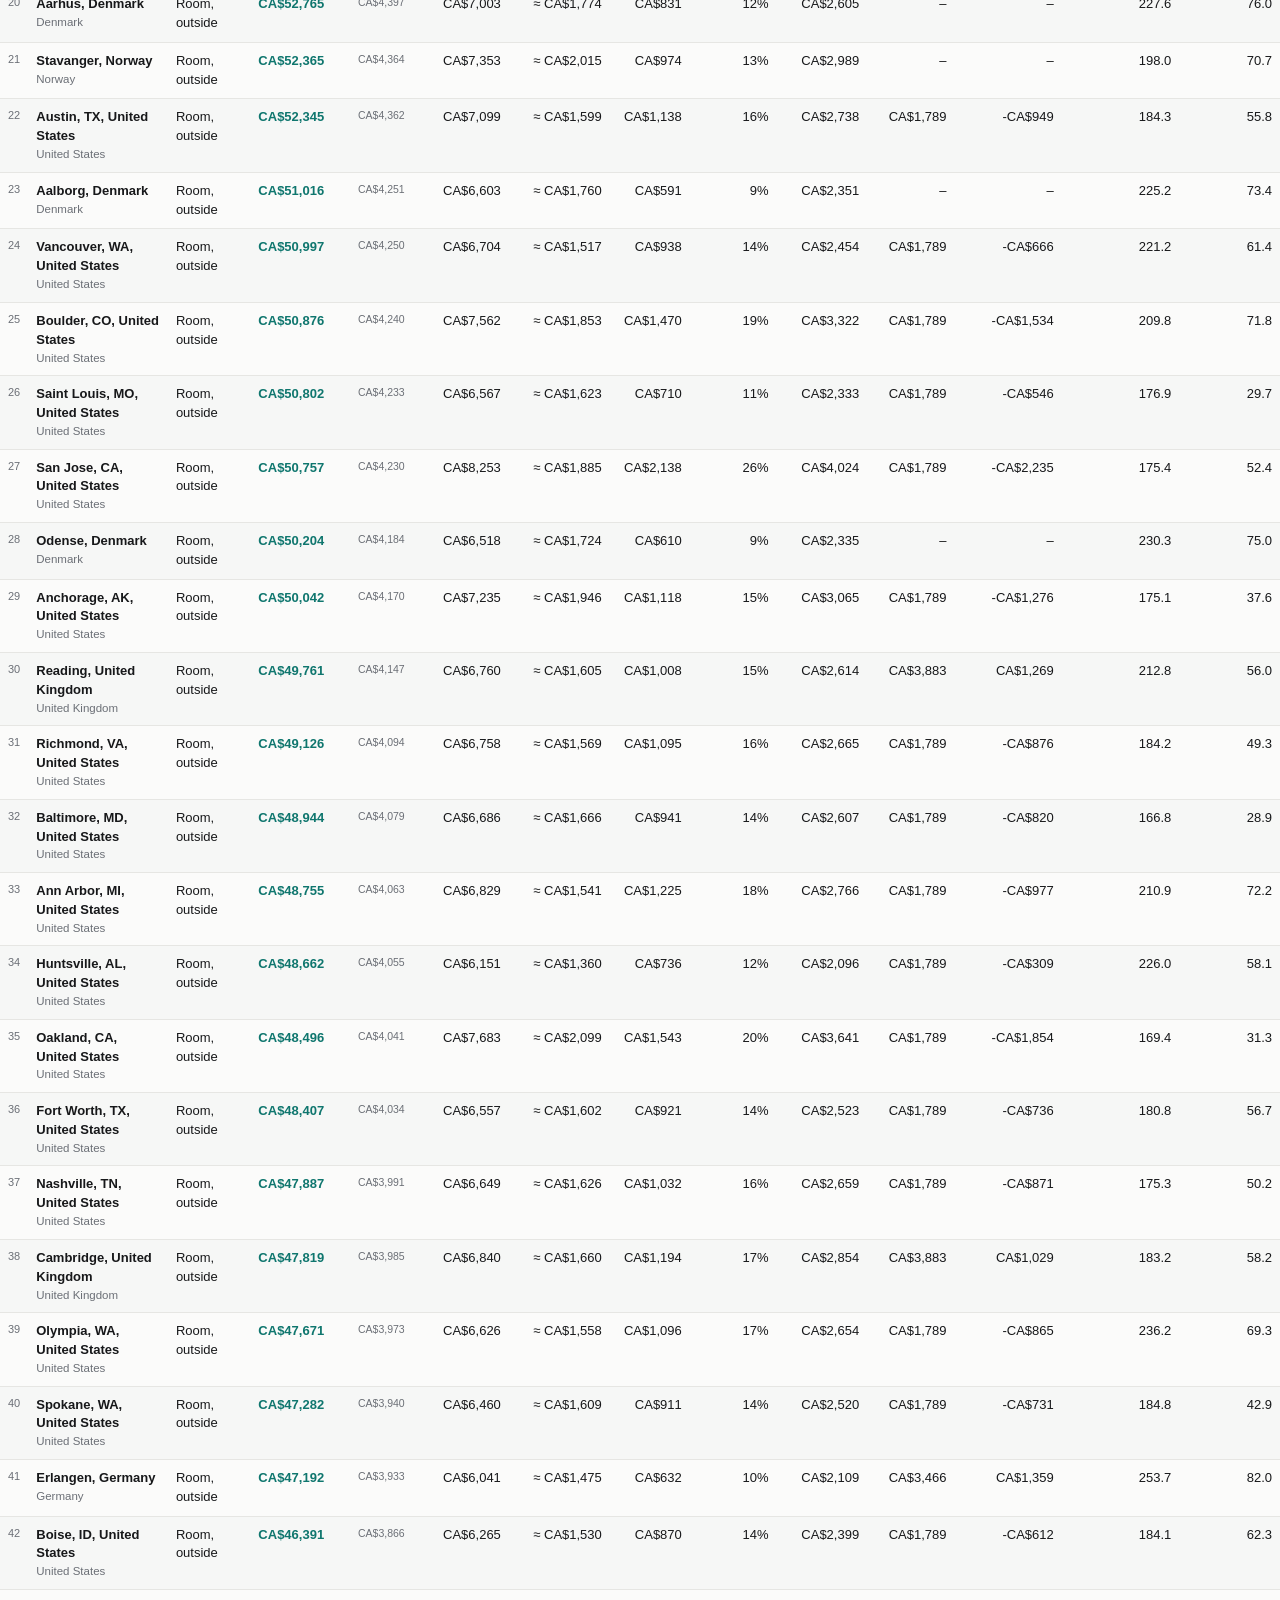
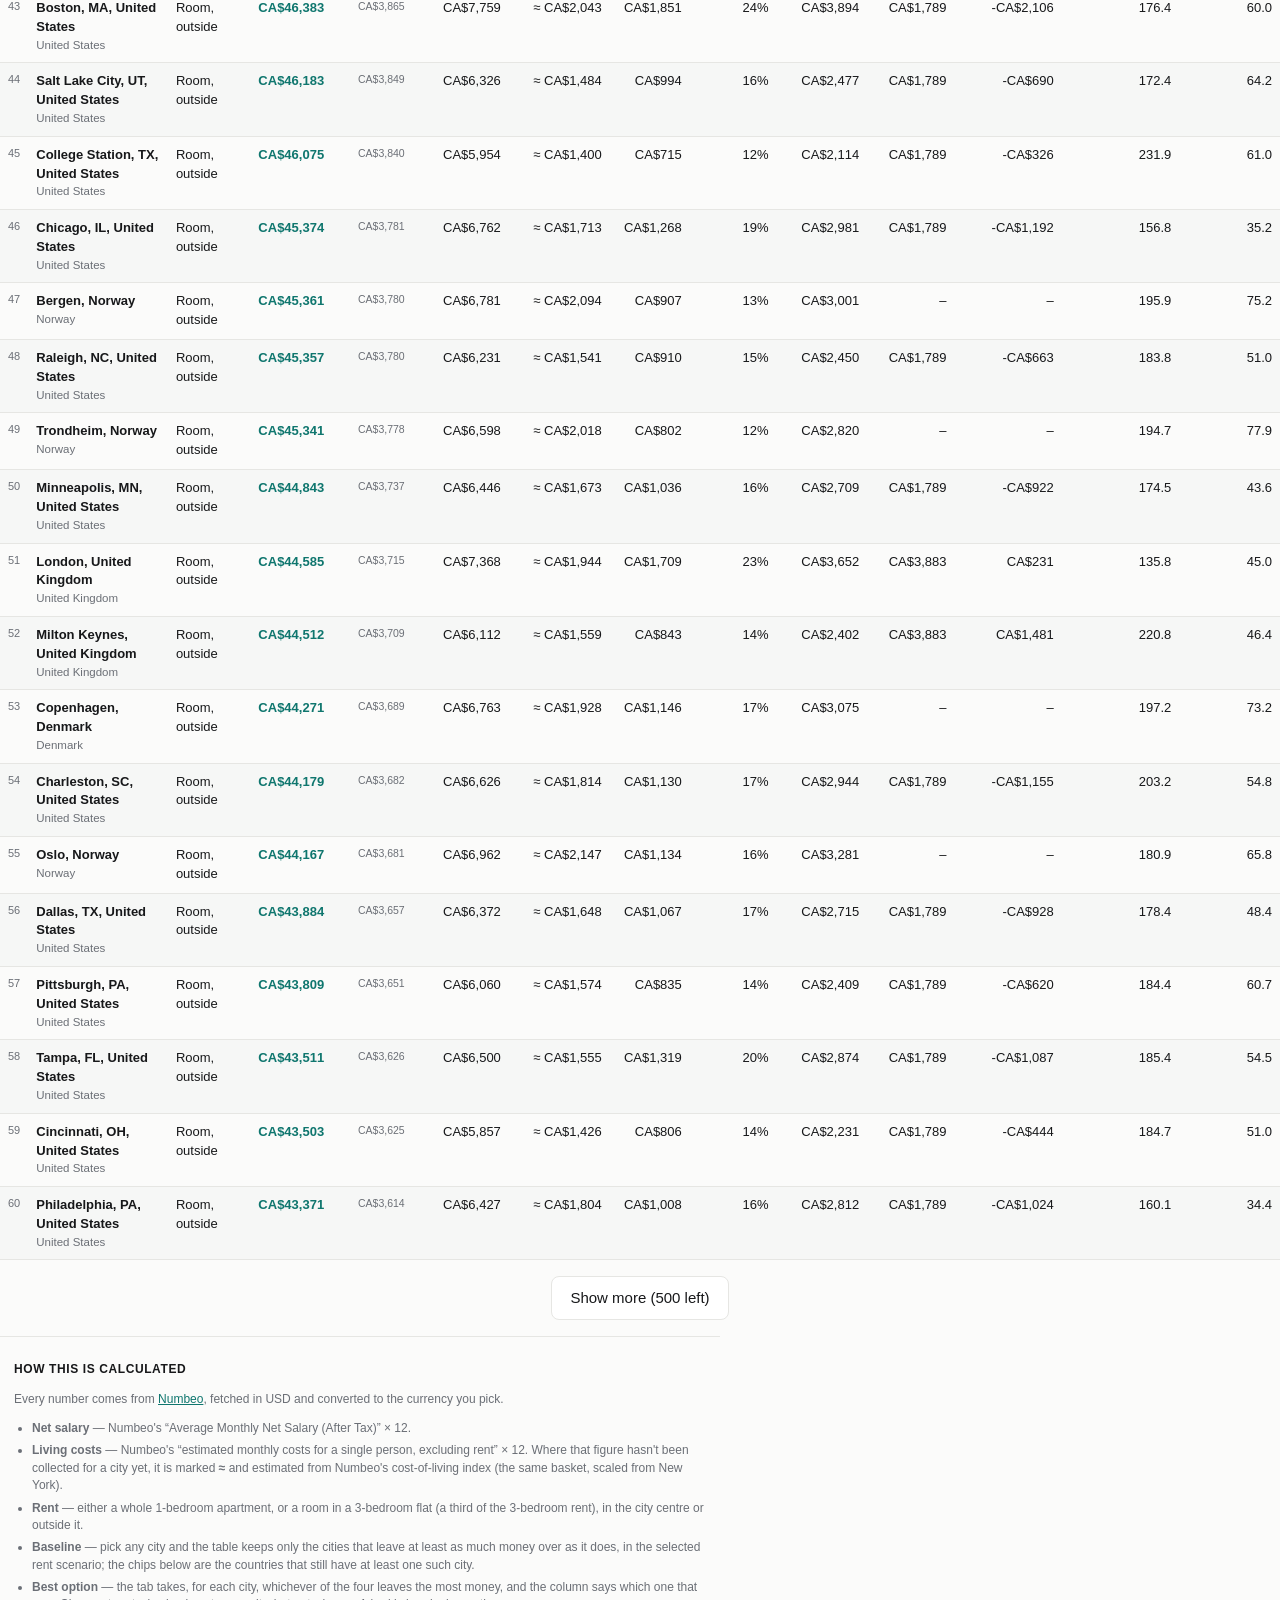
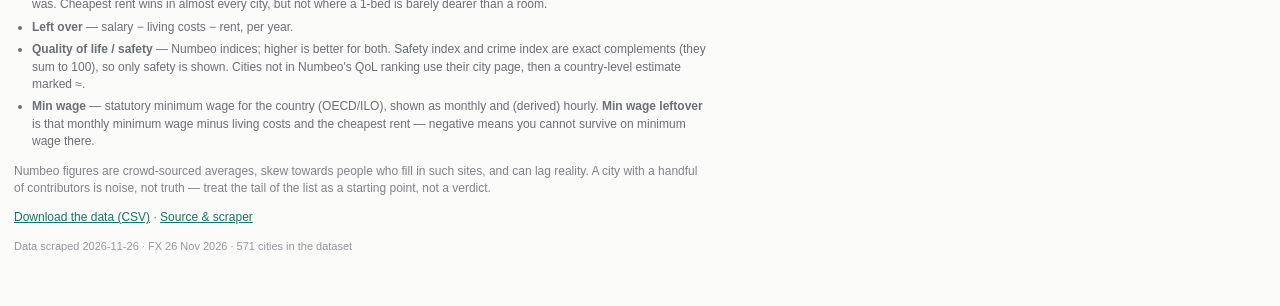
==== commit e5dc5c2b: "docs: mark quality of life header direction" ====
--- a/site/index.html
+++ b/site/index.html
@@ -60,7 +60,7 @@
           <th class="num hide-sm" data-sort="totalMonthlyCost">Total cost / month</th>
           <th class="num hide-sm" data-sort="minWageMonthlyUsd">Min wage / month</th>
           <th class="num hide-sm" data-sort="minWageLeftoverMonthly">Min wage leftover / month</th>
-          <th class="num hide-sm" data-sort="qualityOfLifeIndex">Quality of life index</th>
+          <th class="num hide-sm" data-sort="qualityOfLifeIndex">Quality of life index (higher = better)</th>
           <th class="num hide-sm" data-sort="safetyIndex">Safety index (higher = safer)</th>
         </tr>
       </thead>
--- a/site/style.css
+++ b/site/style.css
@@ -181,7 +181,10 @@
 
 /* ---------- table ---------- */
 
-.tablewrap { overflow-x: auto; }
+/* No overflow here: an overflow container would become the sticky scrollport
+   and break the sticky <thead> on page scroll. The table is allowed to overflow
+   the page horizontally on narrow screens instead. */
+.tablewrap { overflow: visible; }
 
 table {
   width: 100%;
@@ -191,21 +194,29 @@
 
 thead th {
   position: sticky;
-  top: 0;
+  top: var(--bar-h, 0px);
+  z-index: 6;
   background: var(--bg);
   font-size: 10.5px;
+  line-height: 1.3;
   text-transform: uppercase;
   letter-spacing: 0.04em;
   color: var(--muted);
   font-weight: 600;
   text-align: left;
+  vertical-align: bottom;
   padding: 8px 8px;
   border-bottom: 1px solid var(--line);
-  white-space: nowrap;
+  box-shadow: inset 0 -1px 0 var(--line);
+  white-space: normal;
+  overflow-wrap: break-word;
   cursor: pointer;
   user-select: none;
 }
 
+/* numeric headers wrap too, so the longest label sets the column width */
+thead th.num { text-align: right; white-space: normal; }
+
 thead th[aria-sort="descending"]::after { content: " ▾"; }
 thead th[aria-sort="ascending"]::after { content: " ▴"; }
 
@@ -217,7 +228,7 @@
 
 tbody tr:nth-child(even) { background: var(--row); }
 
-td.num, th.num { text-align: right; white-space: nowrap; }
+td.num { text-align: right; white-space: nowrap; }
 
 .rank { color: var(--muted); font-size: 11px; }
 
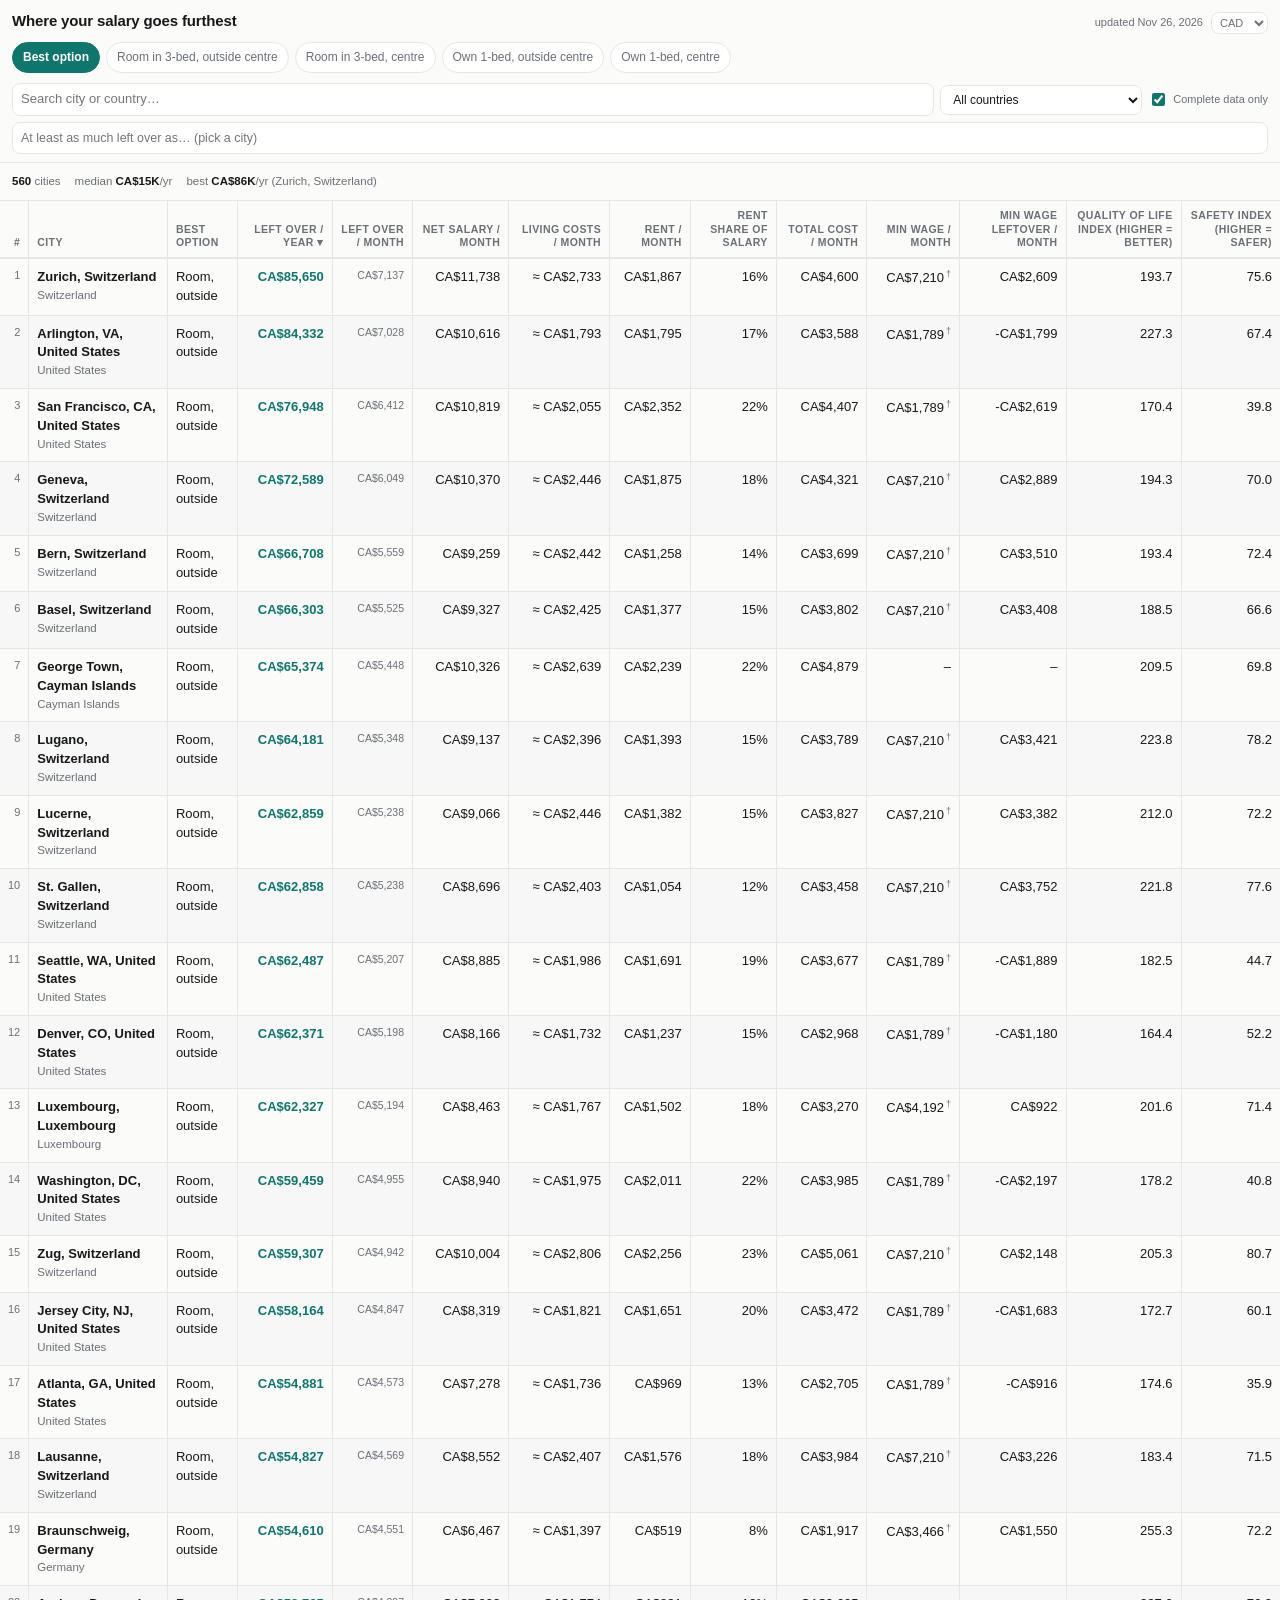
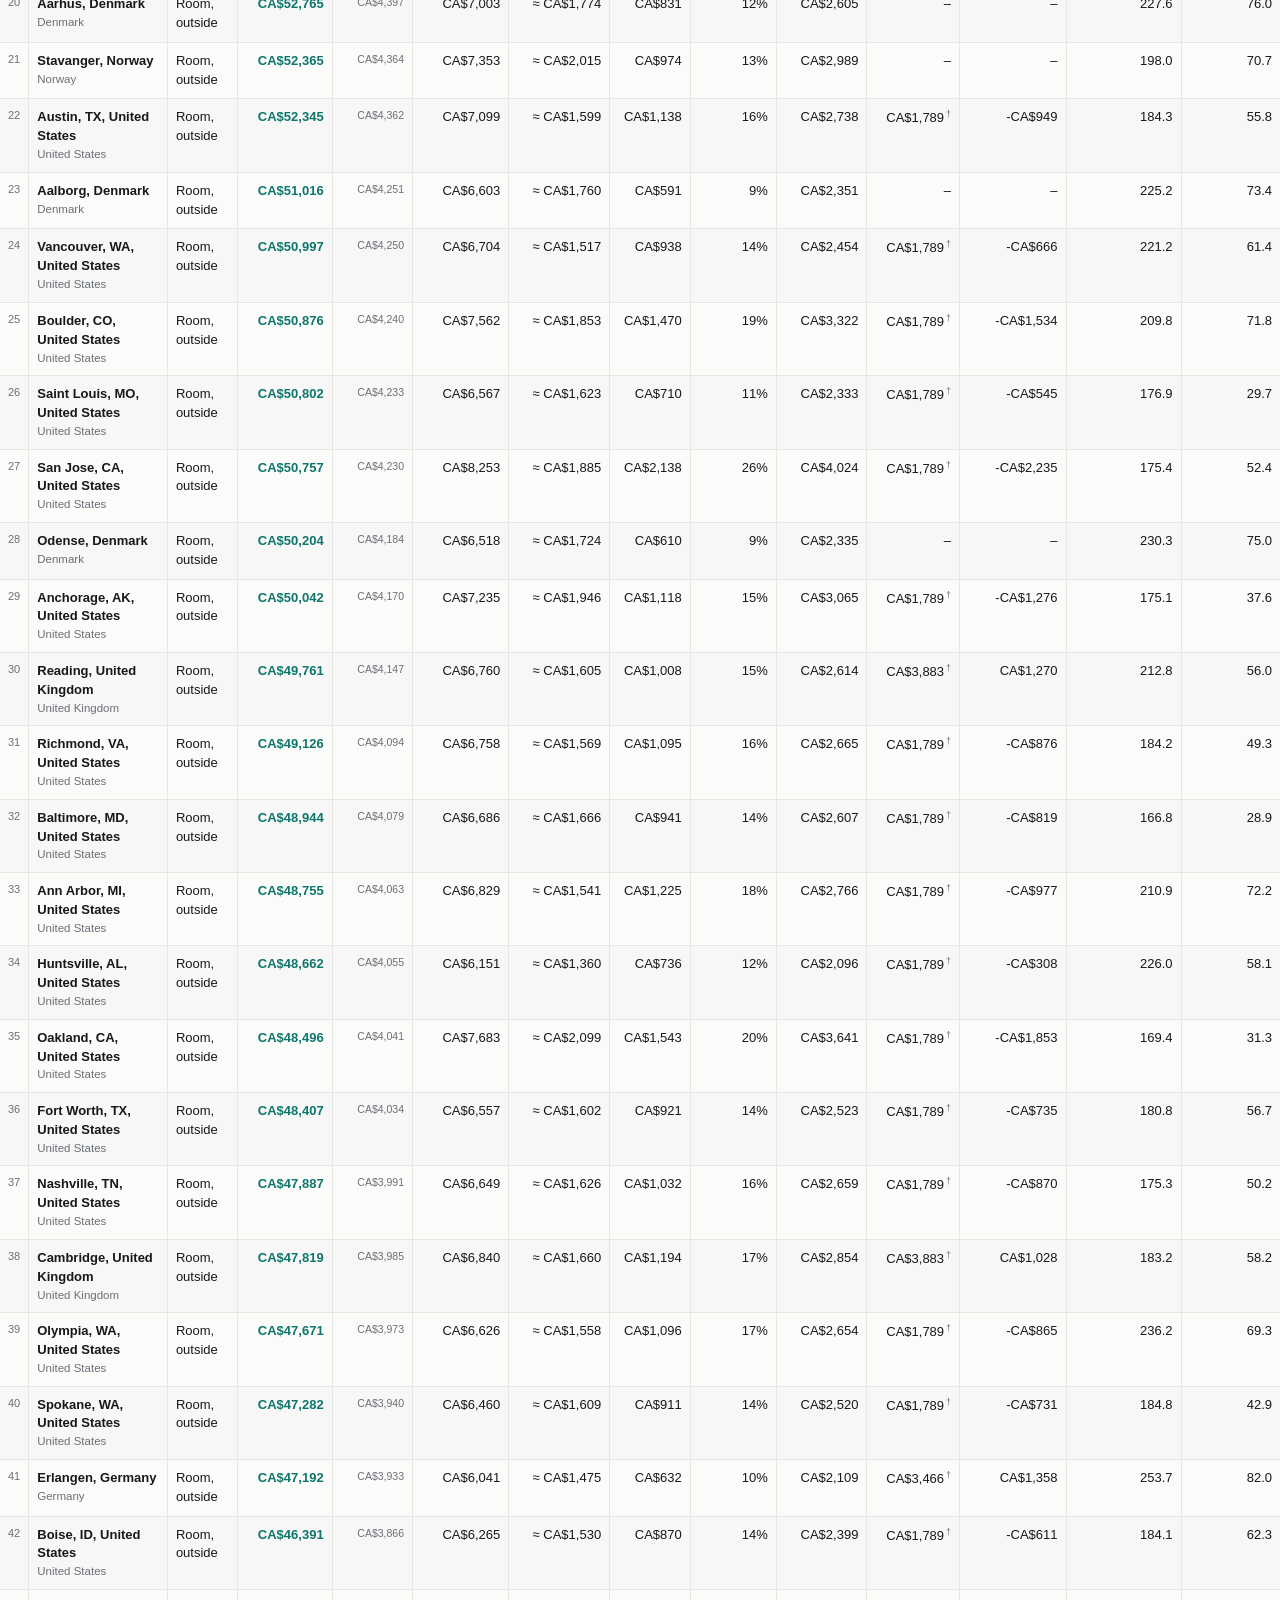
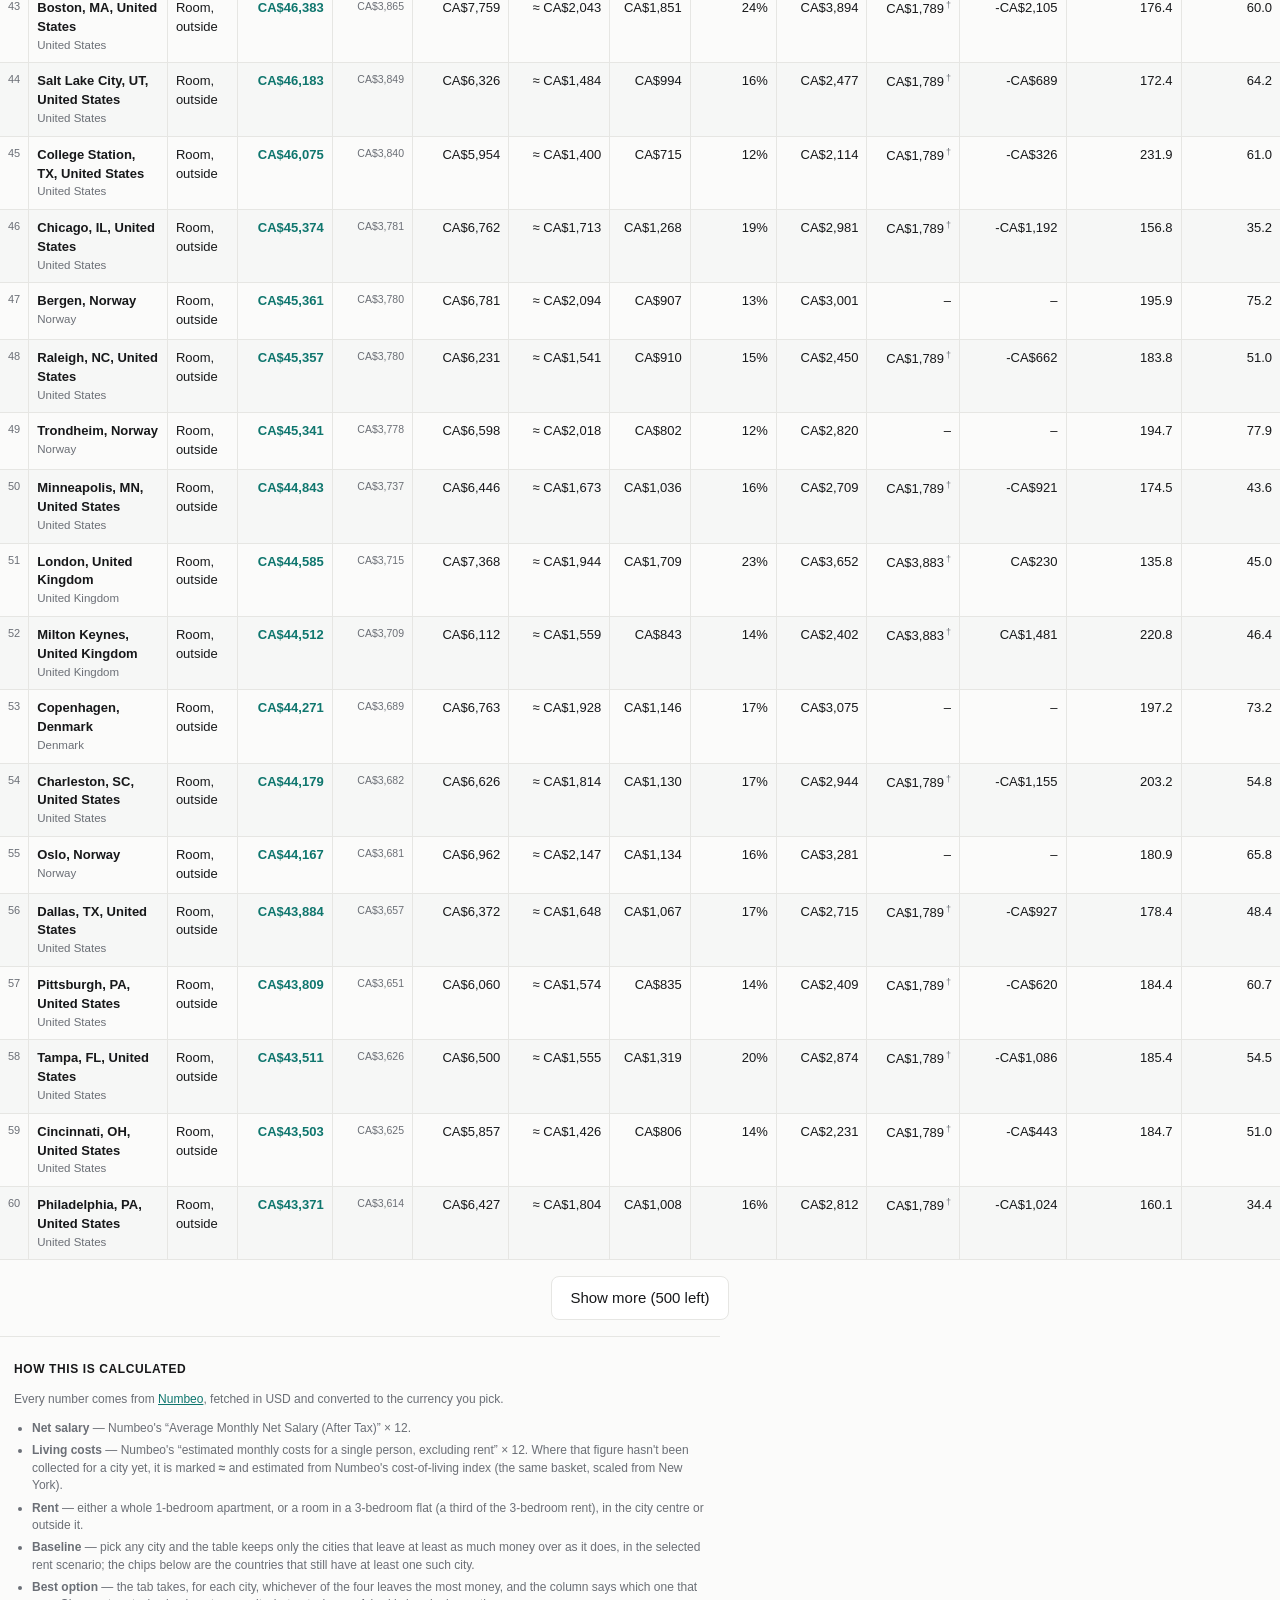
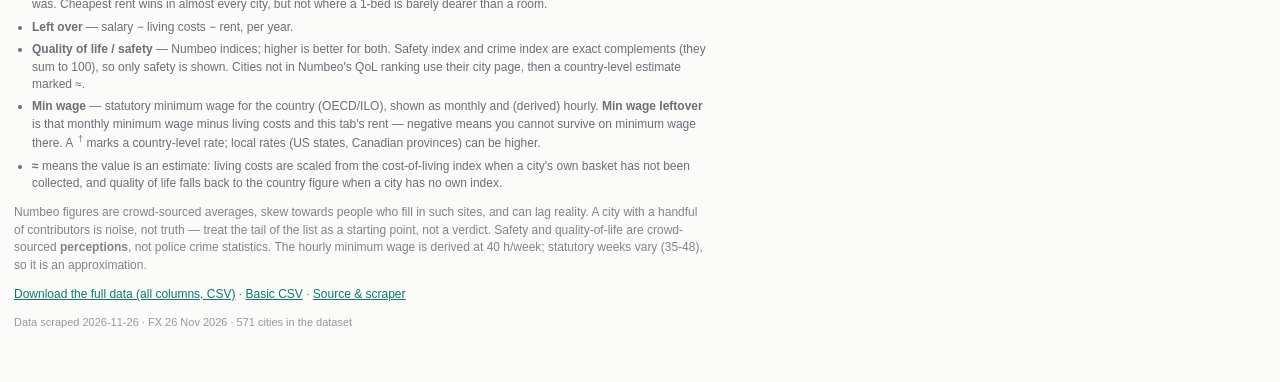
==== commit 4e127174: "feat: harden crawl, full CSV, per-scenario min wage" ====
--- a/site/index.html
+++ b/site/index.html
@@ -87,15 +87,18 @@
       <li><b>Best option</b> — the tab takes, for each city, whichever of the four leaves the most money, and the column says which one that was. Cheapest rent wins in almost every city, but not where a 1-bed is barely dearer than a room.</li>
       <li><b>Left over</b> — salary − living costs − rent, per year.</li>
       <li><b>Quality of life / safety</b> — Numbeo indices; higher is better for both. Safety index and crime index are exact complements (they sum to 100), so only safety is shown. Cities not in Numbeo's QoL ranking use their city page, then a country-level estimate marked ≈.</li>
-      <li><b>Min wage</b> — statutory minimum wage for the country (OECD/ILO), shown as monthly and (derived) hourly. <b>Min wage leftover</b> is that monthly minimum wage minus living costs and the cheapest rent — negative means you cannot survive on minimum wage there.</li>
+      <li><b>Min wage</b> — statutory minimum wage for the country (OECD/ILO), shown as monthly and (derived) hourly. <b>Min wage leftover</b> is that monthly minimum wage minus living costs and this tab's rent — negative means you cannot survive on minimum wage there. A <span class="est">†</span> marks a country-level rate; local rates (US states, Canadian provinces) can be higher.</li>
+      <li><b>≈</b> means the value is an estimate: living costs are scaled from the cost-of-living index when a city's own basket has not been collected, and quality of life falls back to the country figure when a city has no own index.</li>
     </ul>
     <p class="caveat">
       Numbeo figures are crowd-sourced averages, skew towards people who fill in such sites, and can lag reality.
       A city with a handful of contributors is noise, not truth — treat the tail of the list as a starting point,
-      not a verdict.
+      not a verdict. Safety and quality-of-life are crowd-sourced <b>perceptions</b>, not police crime statistics.
+      The hourly minimum wage is derived at 40 h/week; statutory weeks vary (35-48), so it is an approximation.
     </p>
     <p class="links">
-      <a href="data.csv" download>Download the data (CSV)</a> ·
+      <a href="data-full.csv" download>Download the full data (all columns, CSV)</a> ·
+      <a href="data.csv" download>Basic CSV</a> ·
       <a href="https://github.com/ons96/numbeo-discretionary-income">Source &amp; scraper</a>
     </p>
     <p class="stamp" id="stamp"></p>
--- a/site/style.css
+++ b/site/style.css
@@ -226,7 +226,13 @@
   vertical-align: top;
 }
 
+/* vertical gridlines: functional, easier to track a row across many columns */
+thead th, tbody td { border-right: 1px solid var(--line); }
+thead th:last-child, tbody td:last-child { border-right: 0; }
+
 tbody tr:nth-child(even) { background: var(--row); }
+tbody tr:hover { background: color-mix(in srgb, var(--accent) 7%, var(--bg)); }
+.est { color: var(--muted); font-size: 9px; vertical-align: super; margin-left: 2px; cursor: help; }
 
 td.num { text-align: right; white-space: nowrap; }
 
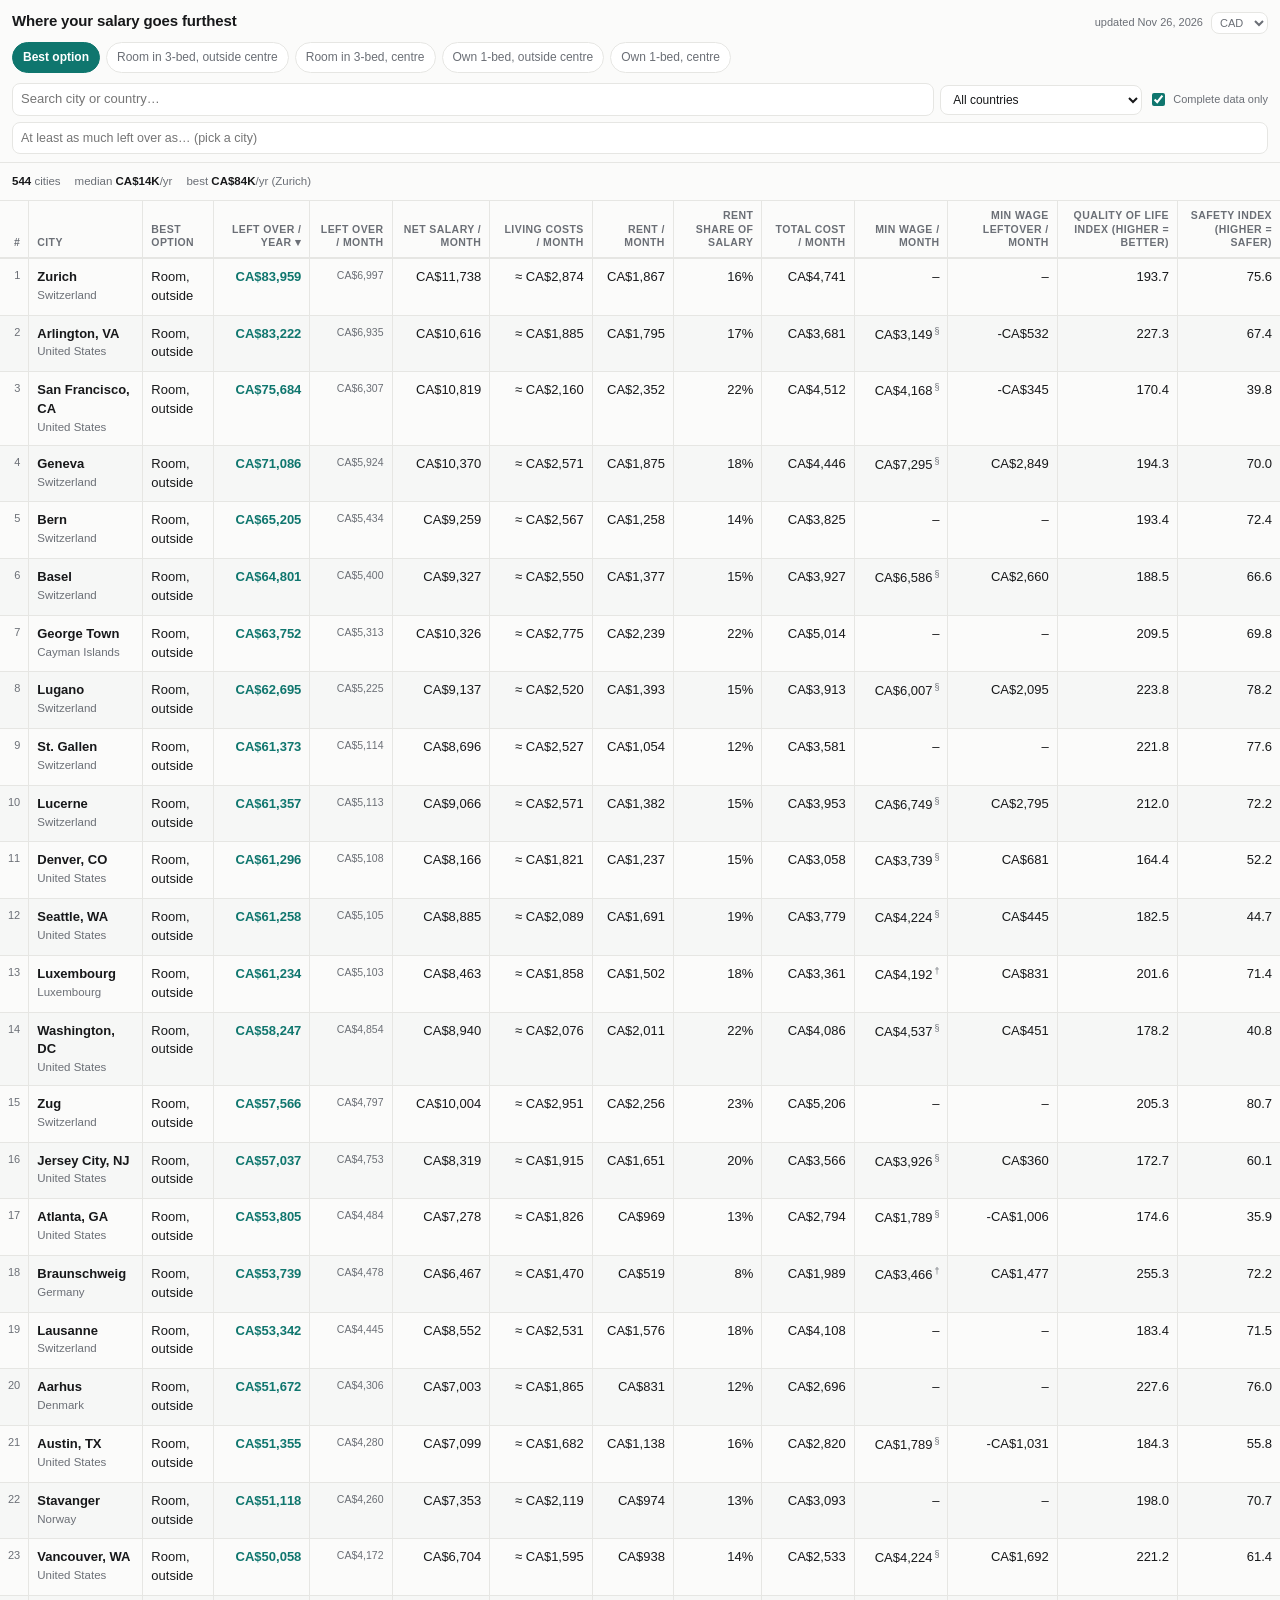
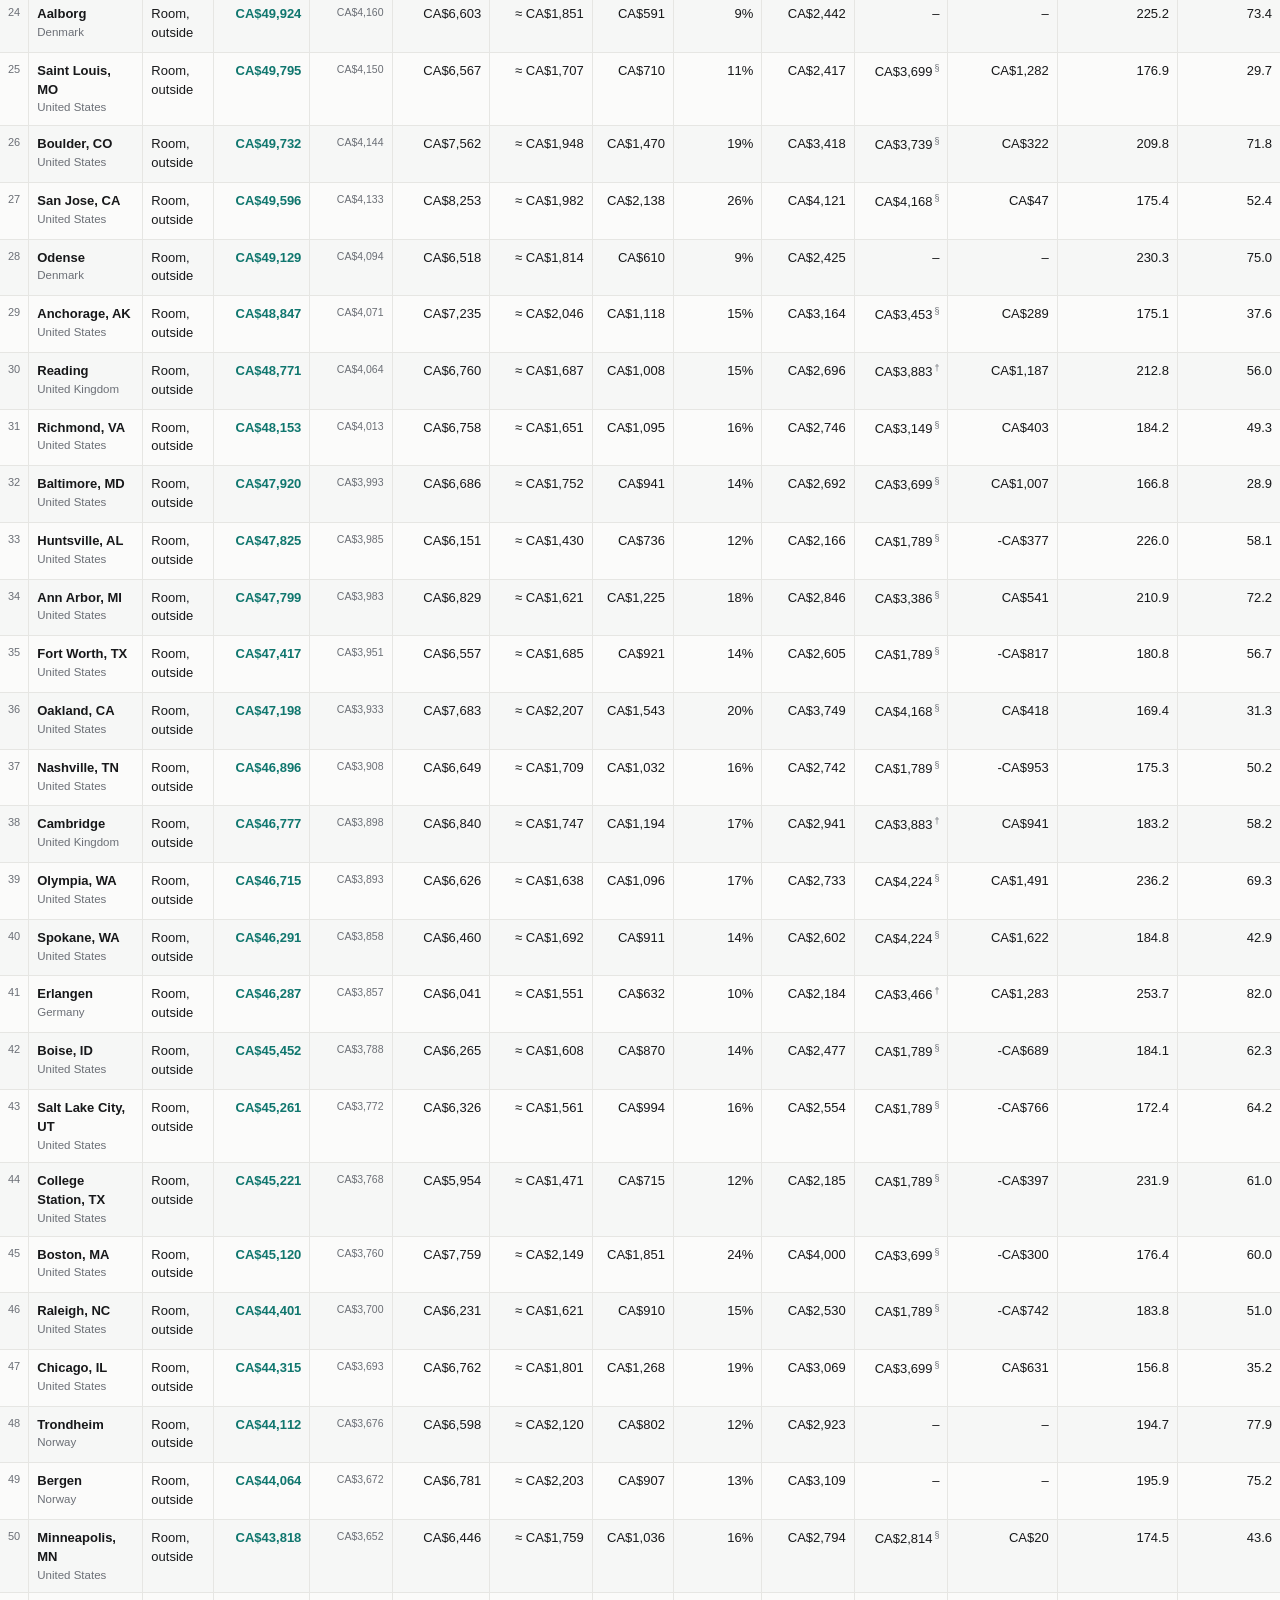
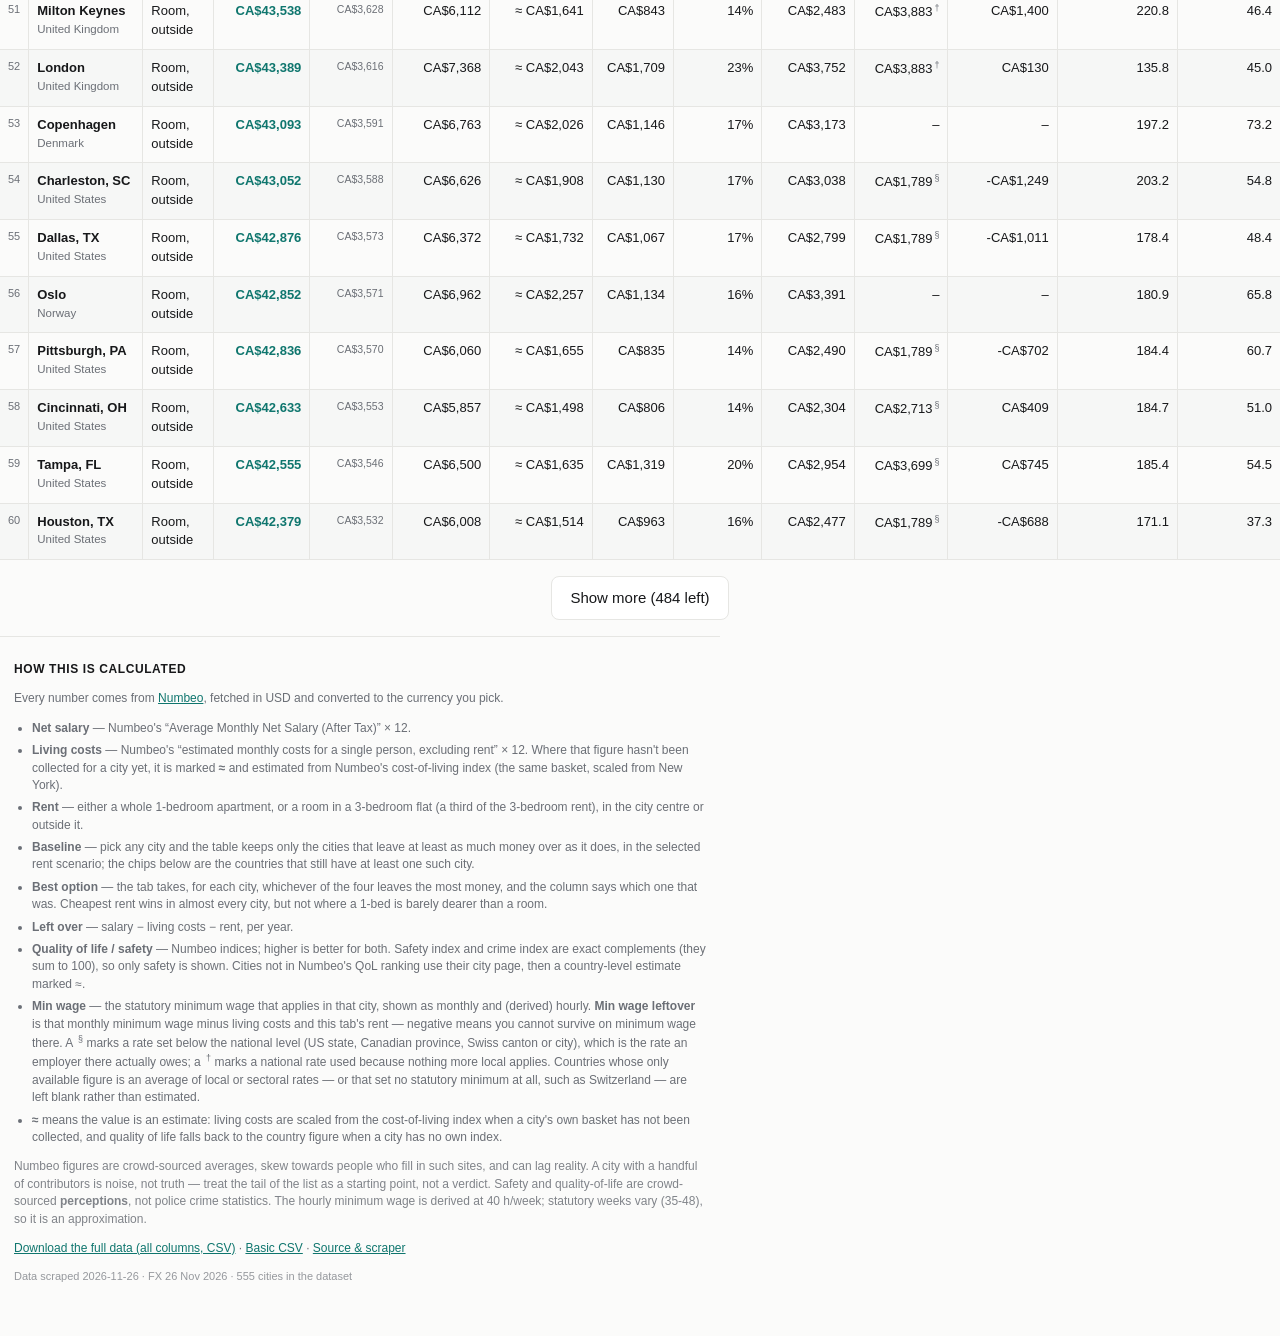
==== commit 21c243be: "fix(minwage): never publish an aggregate as a city's wage The wage API sometimes answers with an ILO" ====
--- a/site/index.html
+++ b/site/index.html
@@ -87,7 +87,7 @@
       <li><b>Best option</b> — the tab takes, for each city, whichever of the four leaves the most money, and the column says which one that was. Cheapest rent wins in almost every city, but not where a 1-bed is barely dearer than a room.</li>
       <li><b>Left over</b> — salary − living costs − rent, per year.</li>
       <li><b>Quality of life / safety</b> — Numbeo indices; higher is better for both. Safety index and crime index are exact complements (they sum to 100), so only safety is shown. Cities not in Numbeo's QoL ranking use their city page, then a country-level estimate marked ≈.</li>
-      <li><b>Min wage</b> — statutory minimum wage for the country (OECD/ILO), shown as monthly and (derived) hourly. <b>Min wage leftover</b> is that monthly minimum wage minus living costs and this tab's rent — negative means you cannot survive on minimum wage there. A <span class="est">†</span> marks a country-level rate; local rates (US states, Canadian provinces) can be higher.</li>
+      <li><b>Min wage</b> — the statutory minimum wage that applies in that city, shown as monthly and (derived) hourly. <b>Min wage leftover</b> is that monthly minimum wage minus living costs and this tab's rent — negative means you cannot survive on minimum wage there. A <span class="est">§</span> marks a rate set below the national level (US state, Canadian province, Swiss canton or city), which is the rate an employer there actually owes; a <span class="est">†</span> marks a national rate used because nothing more local applies. Countries whose only available figure is an average of local or sectoral rates — or that set no statutory minimum at all, such as Switzerland — are left blank rather than estimated.</li>
       <li><b>≈</b> means the value is an estimate: living costs are scaled from the cost-of-living index when a city's own basket has not been collected, and quality of life falls back to the country figure when a city has no own index.</li>
     </ul>
     <p class="caveat">
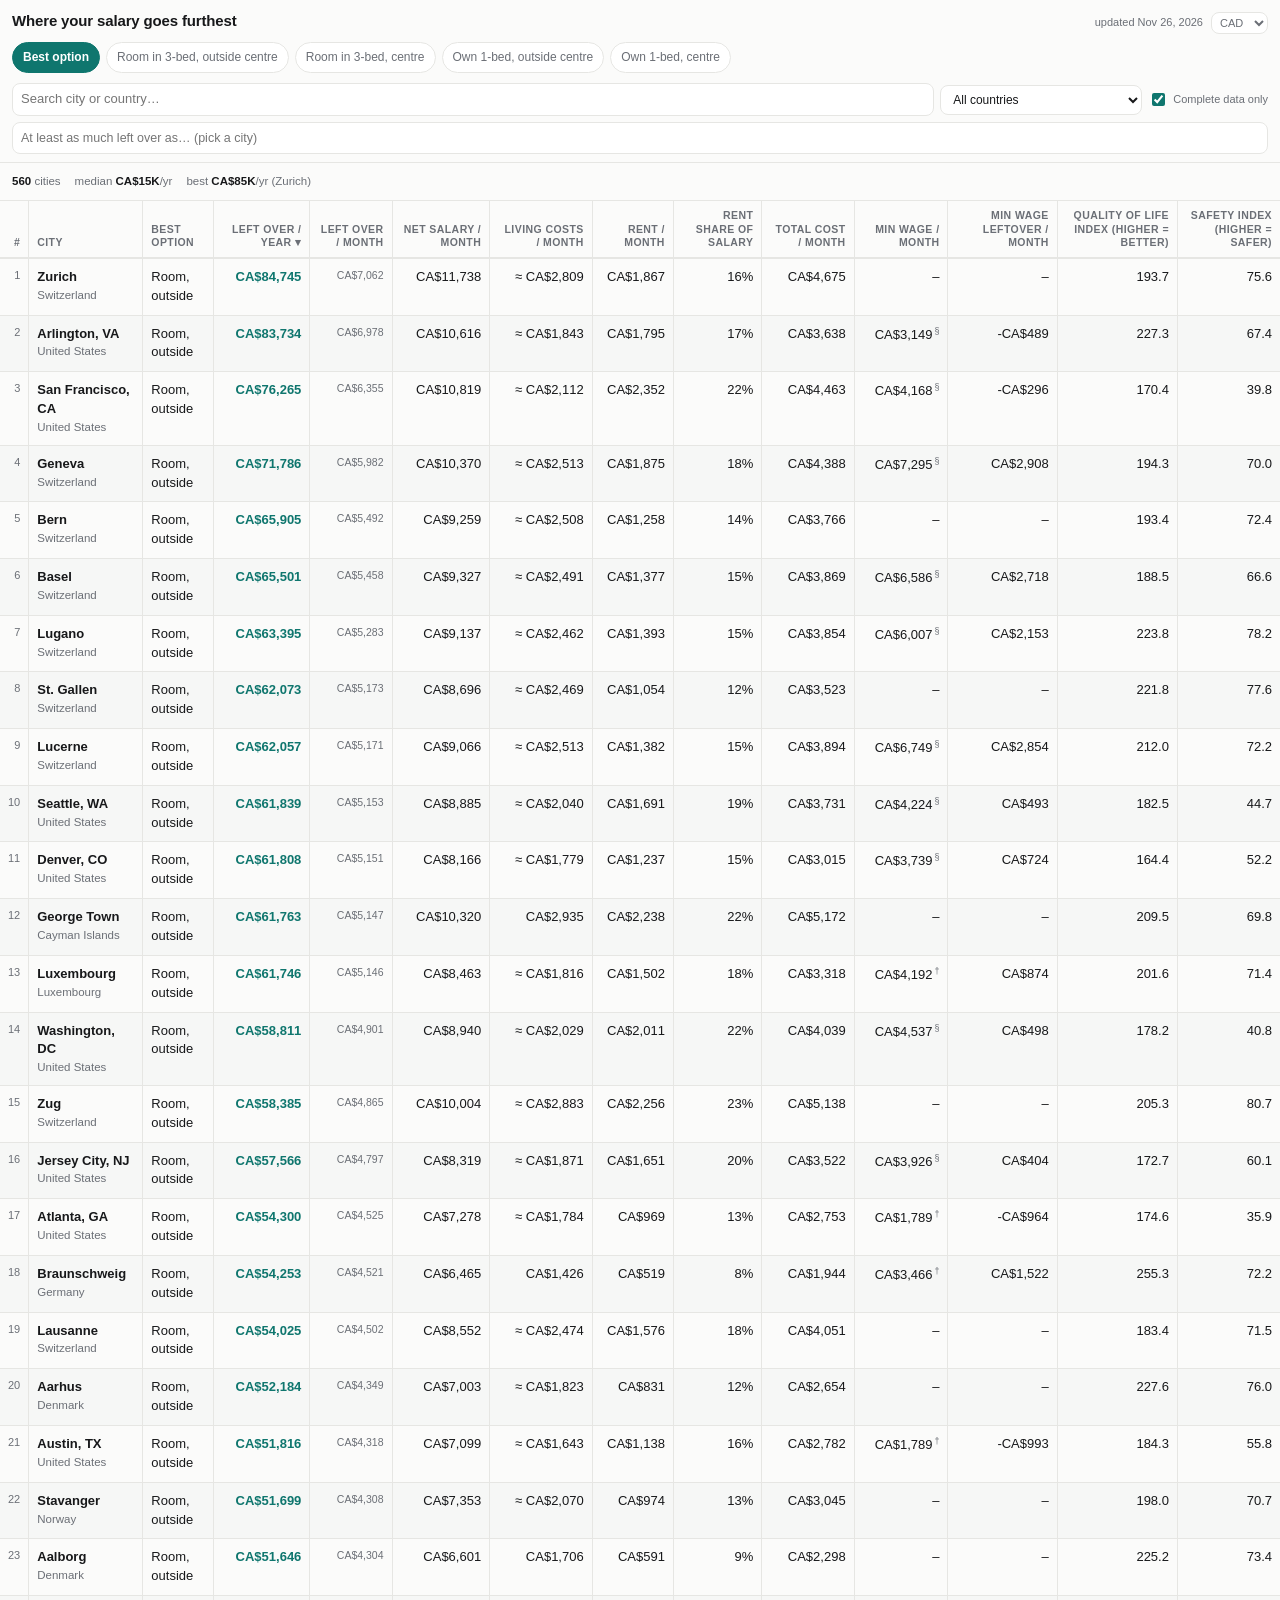
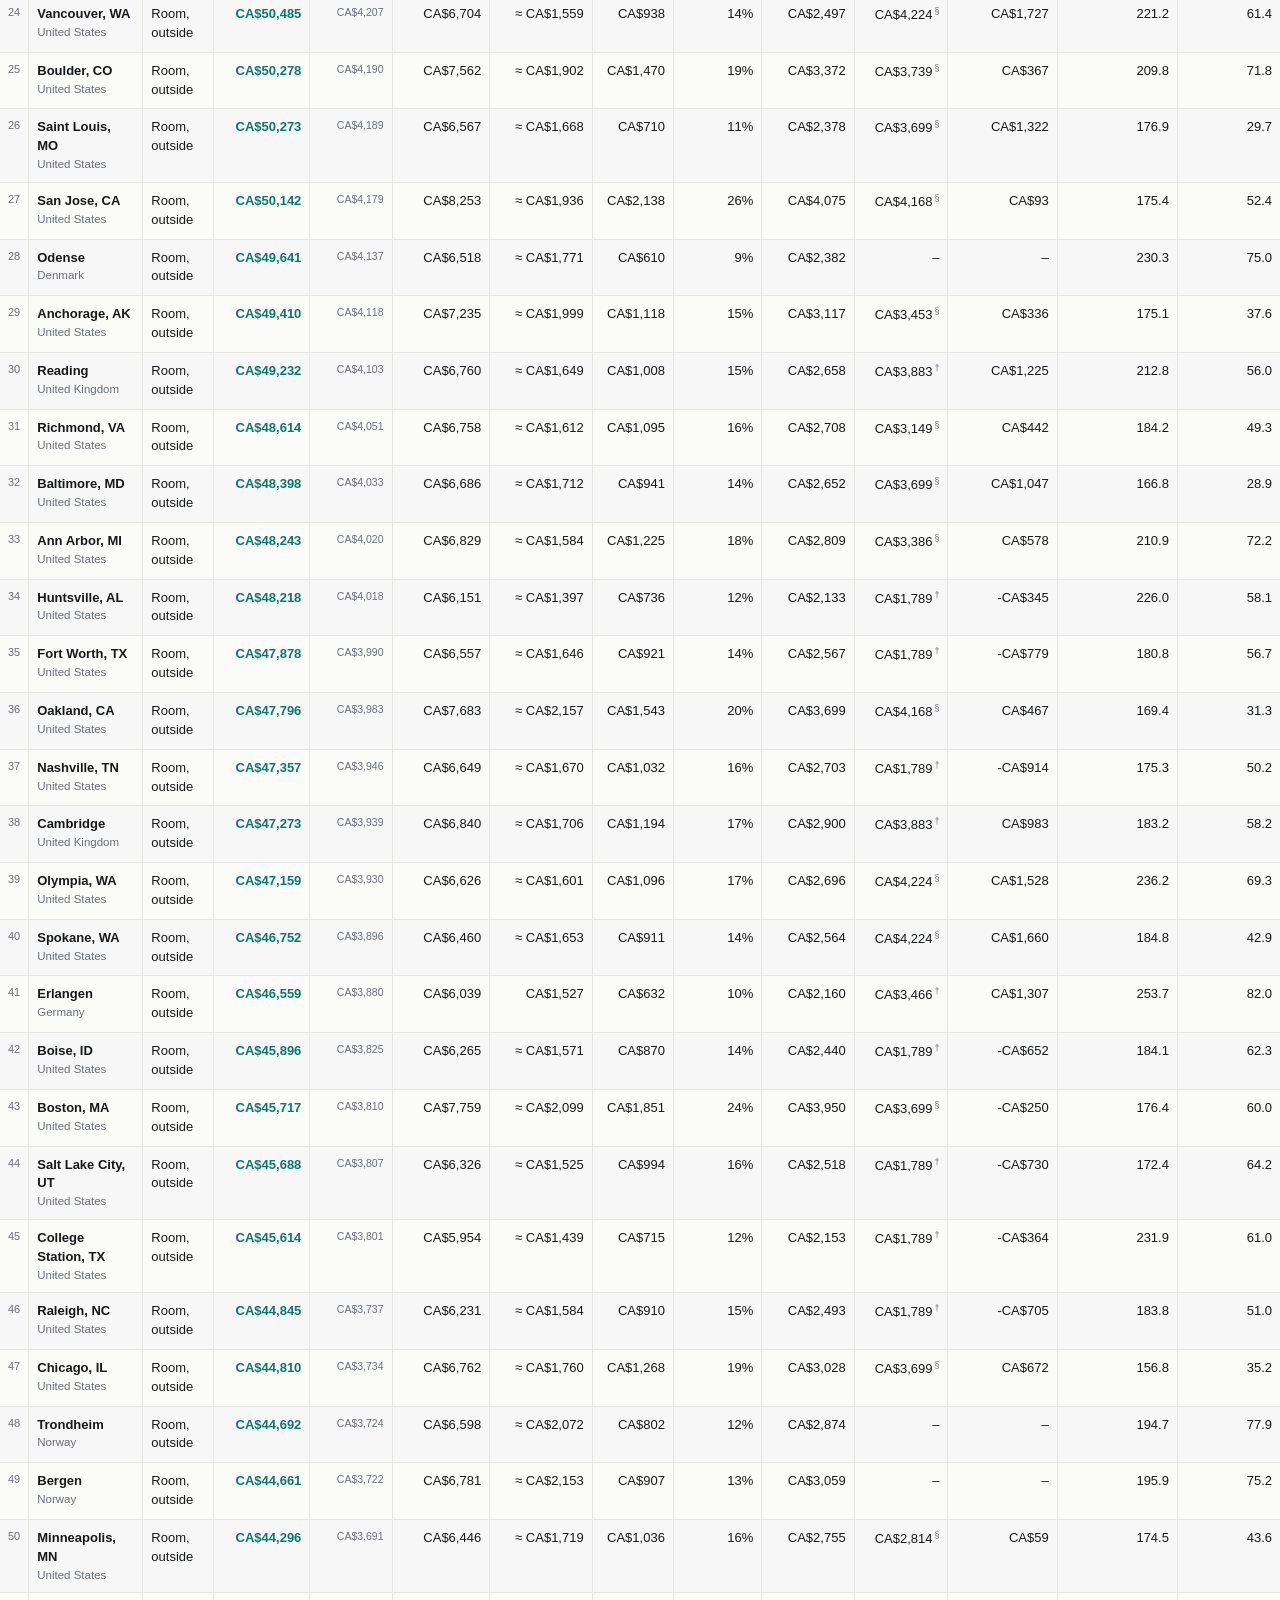
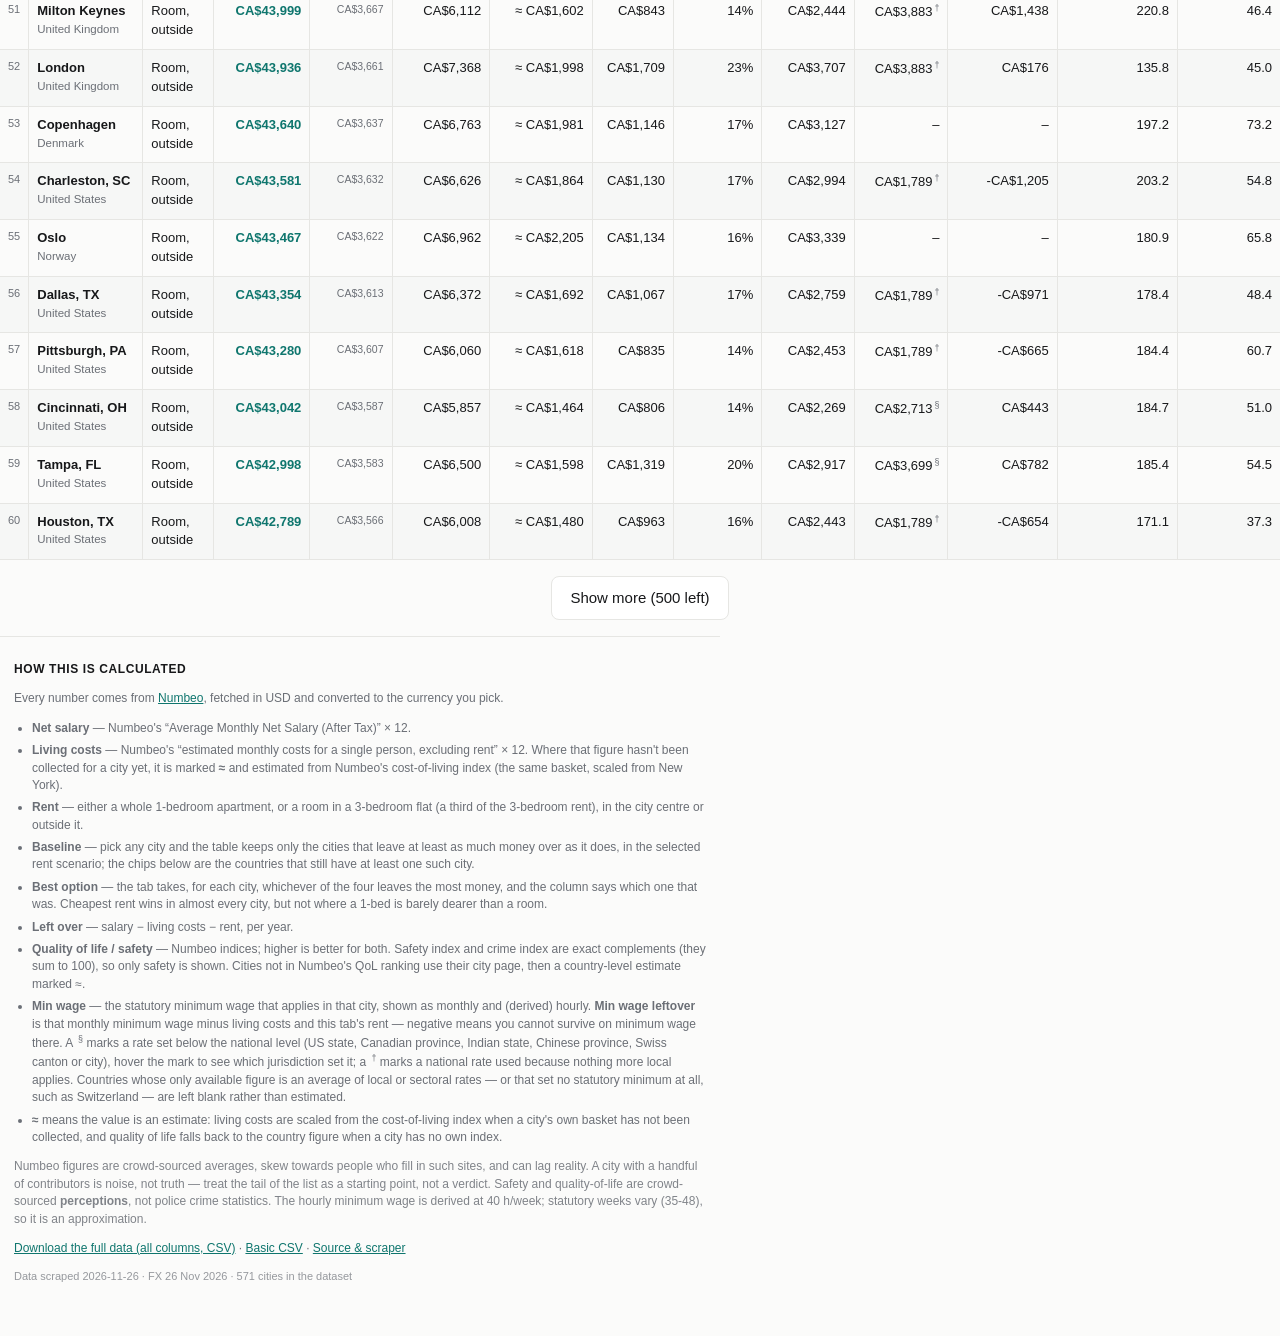
==== commit 93ed14e6: "feat: regional min wages, retry pages, guard staleness" ====
--- a/site/index.html
+++ b/site/index.html
@@ -87,7 +87,7 @@
       <li><b>Best option</b> — the tab takes, for each city, whichever of the four leaves the most money, and the column says which one that was. Cheapest rent wins in almost every city, but not where a 1-bed is barely dearer than a room.</li>
       <li><b>Left over</b> — salary − living costs − rent, per year.</li>
       <li><b>Quality of life / safety</b> — Numbeo indices; higher is better for both. Safety index and crime index are exact complements (they sum to 100), so only safety is shown. Cities not in Numbeo's QoL ranking use their city page, then a country-level estimate marked ≈.</li>
-      <li><b>Min wage</b> — the statutory minimum wage that applies in that city, shown as monthly and (derived) hourly. <b>Min wage leftover</b> is that monthly minimum wage minus living costs and this tab's rent — negative means you cannot survive on minimum wage there. A <span class="est">§</span> marks a rate set below the national level (US state, Canadian province, Swiss canton or city), which is the rate an employer there actually owes; a <span class="est">†</span> marks a national rate used because nothing more local applies. Countries whose only available figure is an average of local or sectoral rates — or that set no statutory minimum at all, such as Switzerland — are left blank rather than estimated.</li>
+      <li><b>Min wage</b> — the statutory minimum wage that applies in that city, shown as monthly and (derived) hourly. <b>Min wage leftover</b> is that monthly minimum wage minus living costs and this tab's rent — negative means you cannot survive on minimum wage there. A <span class="est">§</span> marks a rate set below the national level (US state, Canadian province, Indian state, Chinese province, Swiss canton or city), hover the mark to see which jurisdiction set it; a <span class="est">†</span> marks a national rate used because nothing more local applies. Countries whose only available figure is an average of local or sectoral rates — or that set no statutory minimum at all, such as Switzerland — are left blank rather than estimated.</li>
       <li><b>≈</b> means the value is an estimate: living costs are scaled from the cost-of-living index when a city's own basket has not been collected, and quality of life falls back to the country figure when a city has no own index.</li>
     </ul>
     <p class="caveat">
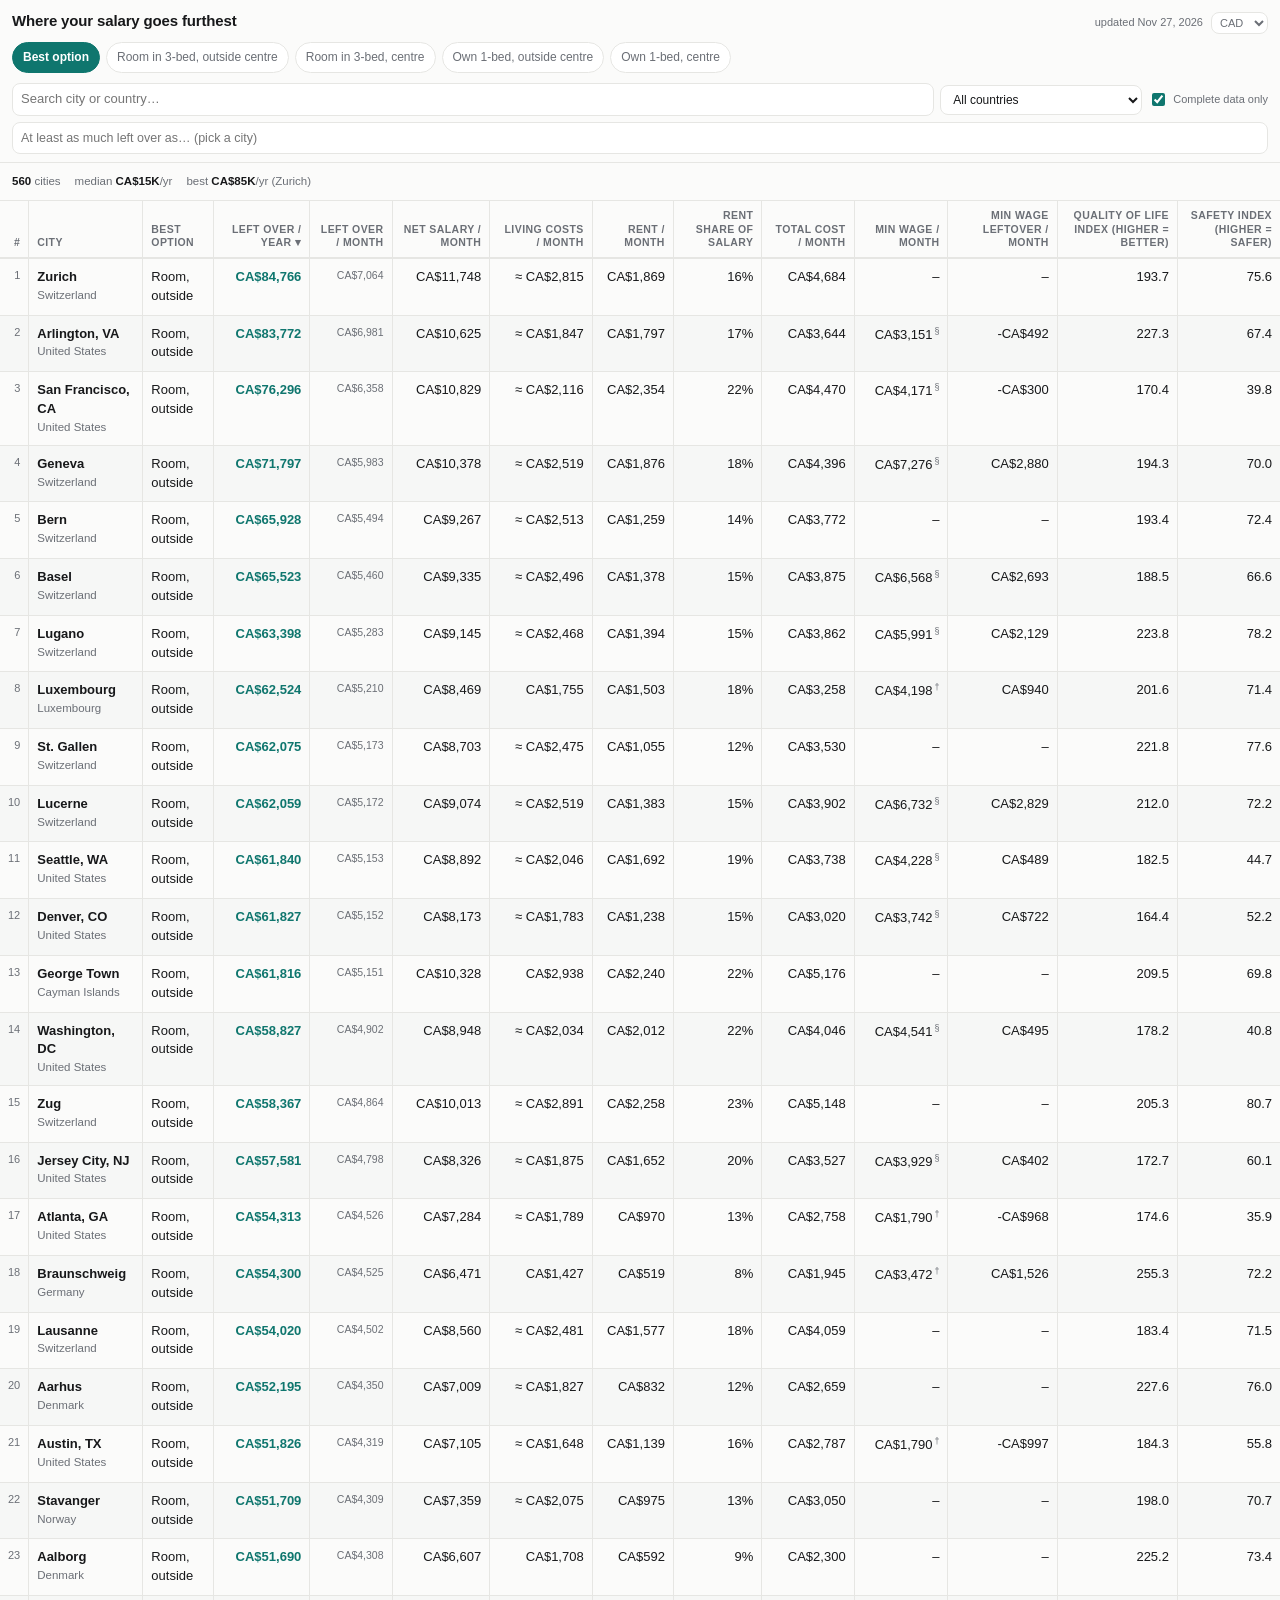
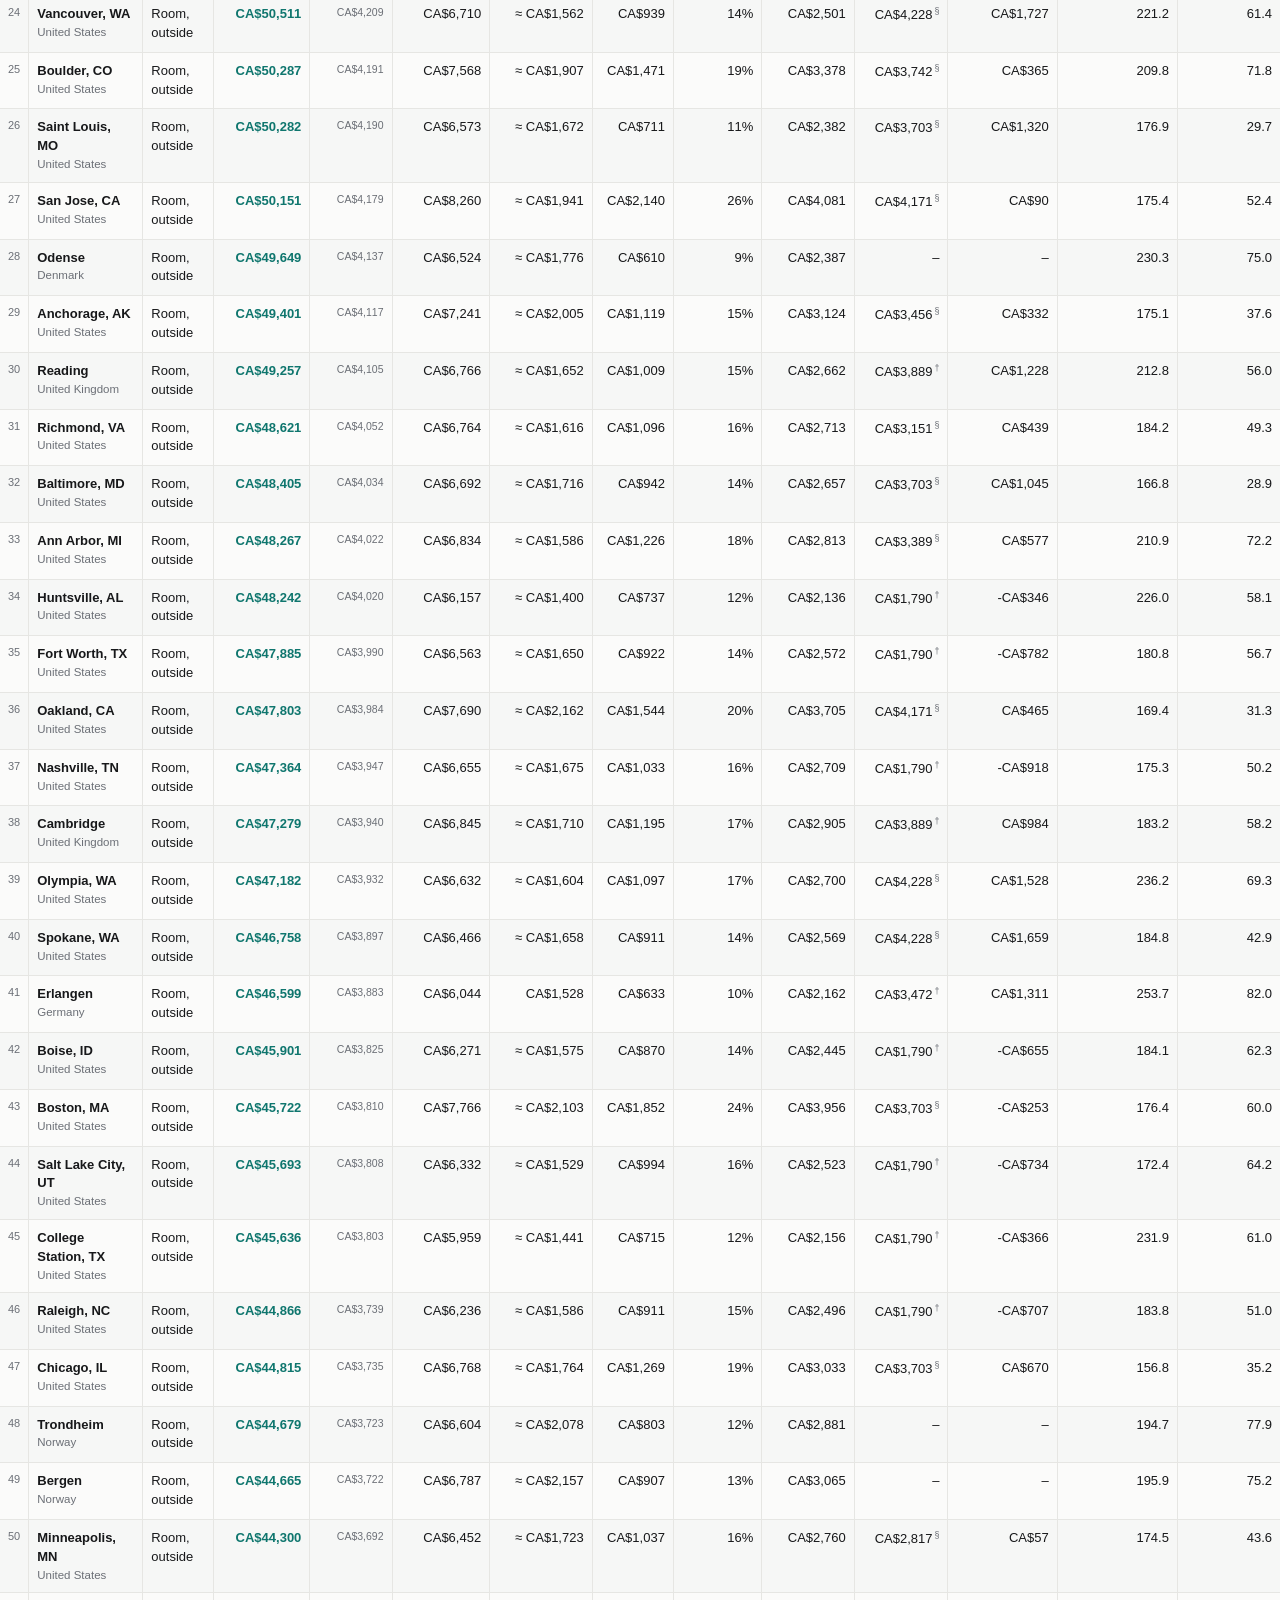
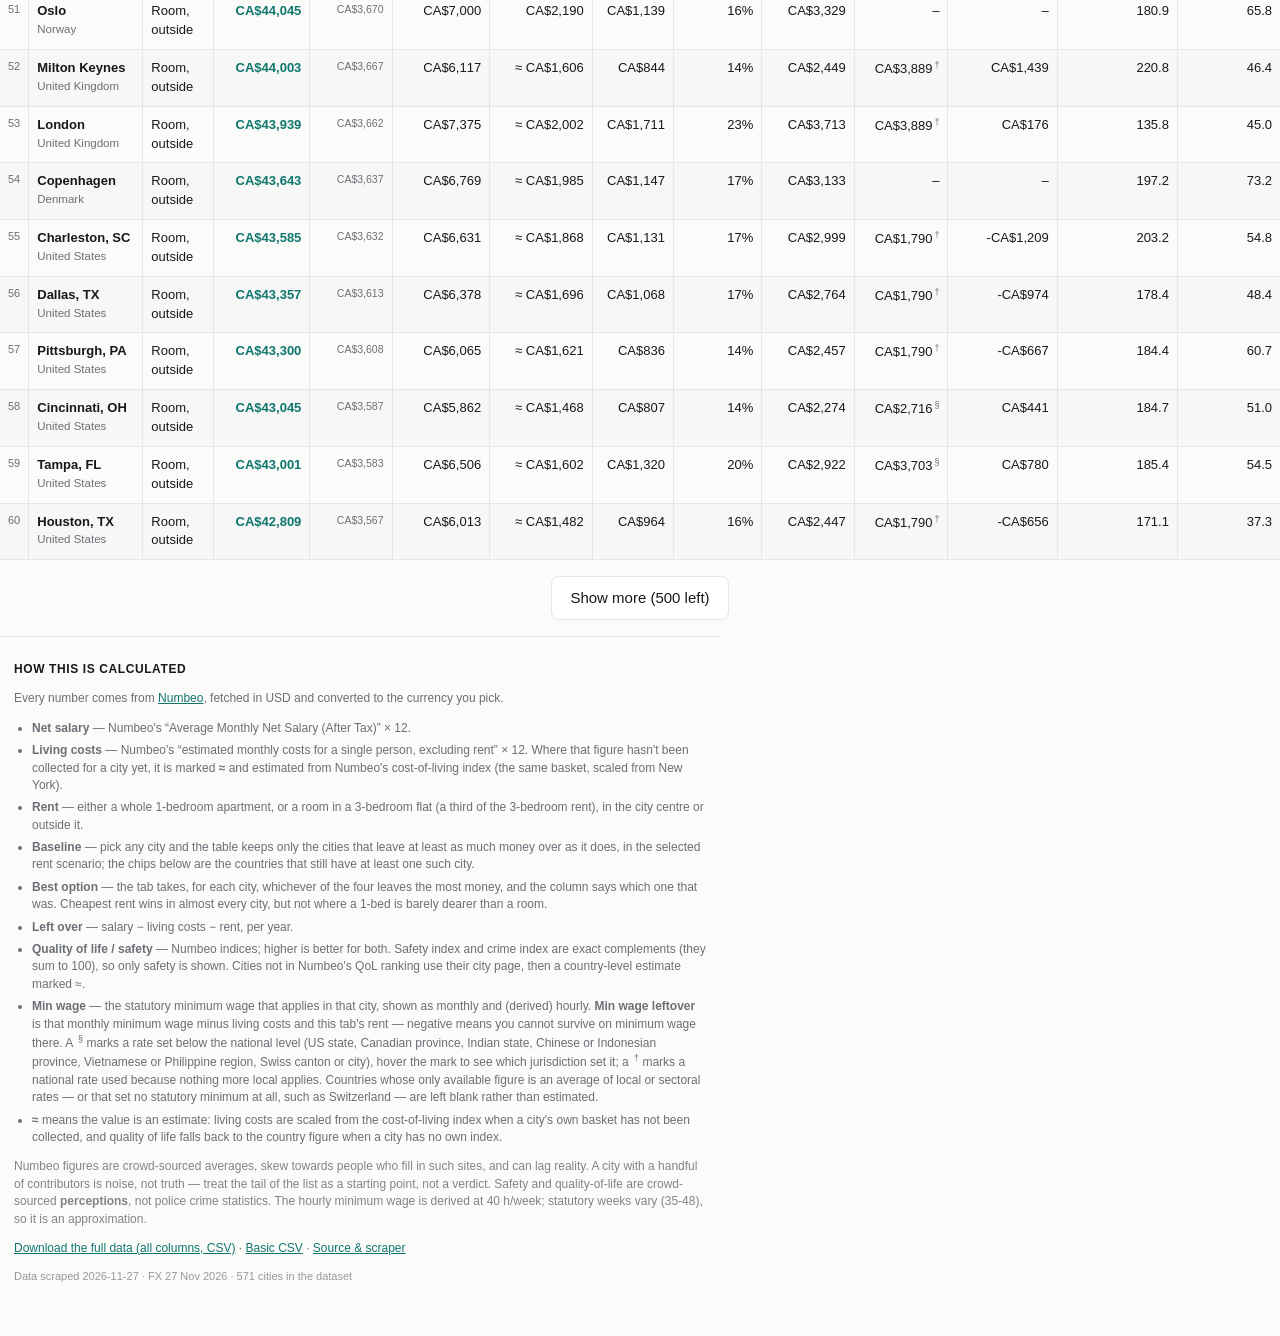
==== commit 7067edea: "feat: save crawl progress, faster block abort, regional wages" ====
--- a/site/index.html
+++ b/site/index.html
@@ -87,7 +87,7 @@
       <li><b>Best option</b> — the tab takes, for each city, whichever of the four leaves the most money, and the column says which one that was. Cheapest rent wins in almost every city, but not where a 1-bed is barely dearer than a room.</li>
       <li><b>Left over</b> — salary − living costs − rent, per year.</li>
       <li><b>Quality of life / safety</b> — Numbeo indices; higher is better for both. Safety index and crime index are exact complements (they sum to 100), so only safety is shown. Cities not in Numbeo's QoL ranking use their city page, then a country-level estimate marked ≈.</li>
-      <li><b>Min wage</b> — the statutory minimum wage that applies in that city, shown as monthly and (derived) hourly. <b>Min wage leftover</b> is that monthly minimum wage minus living costs and this tab's rent — negative means you cannot survive on minimum wage there. A <span class="est">§</span> marks a rate set below the national level (US state, Canadian province, Indian state, Chinese province, Swiss canton or city), hover the mark to see which jurisdiction set it; a <span class="est">†</span> marks a national rate used because nothing more local applies. Countries whose only available figure is an average of local or sectoral rates — or that set no statutory minimum at all, such as Switzerland — are left blank rather than estimated.</li>
+      <li><b>Min wage</b> — the statutory minimum wage that applies in that city, shown as monthly and (derived) hourly. <b>Min wage leftover</b> is that monthly minimum wage minus living costs and this tab's rent — negative means you cannot survive on minimum wage there. A <span class="est">§</span> marks a rate set below the national level (US state, Canadian province, Indian state, Chinese or Indonesian province, Vietnamese or Philippine region, Swiss canton or city), hover the mark to see which jurisdiction set it; a <span class="est">†</span> marks a national rate used because nothing more local applies. Countries whose only available figure is an average of local or sectoral rates — or that set no statutory minimum at all, such as Switzerland — are left blank rather than estimated.</li>
       <li><b>≈</b> means the value is an estimate: living costs are scaled from the cost-of-living index when a city's own basket has not been collected, and quality of life falls back to the country figure when a city has no own index.</li>
     </ul>
     <p class="caveat">
